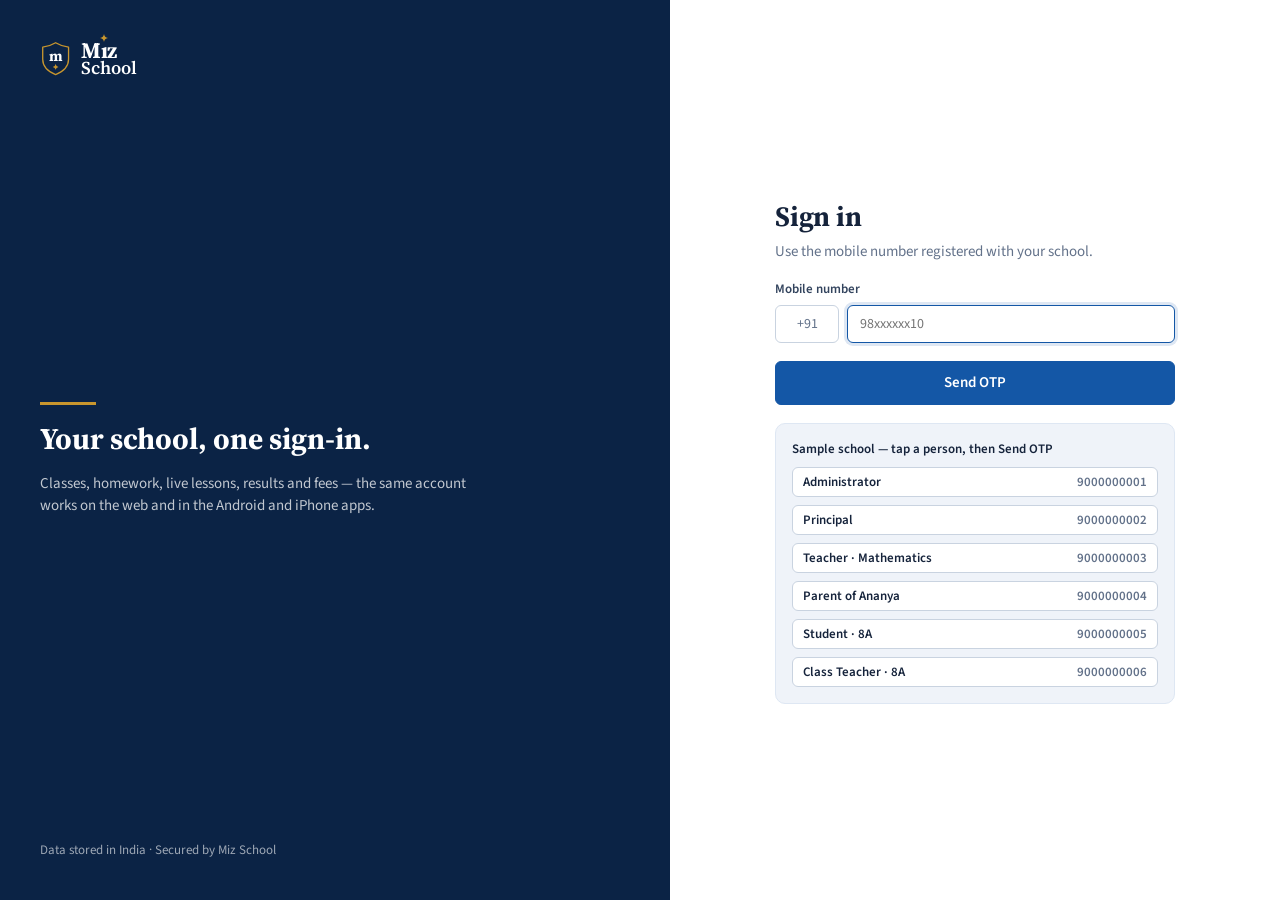
==== index.html @ 74003e4c "Add files via upload" ====
<!doctype html>
<html lang="en">
  <head>
    <meta charset="UTF-8" />
    <meta name="viewport" content="width=device-width, initial-scale=1.0" />
    <meta name="theme-color" content="#0B2345" />
    <link rel="icon" type="image/png" href="./favicon.png" />
    <link rel="apple-touch-icon" href="./app-icon.png" />
    <link rel="preconnect" href="https://fonts.googleapis.com" />
    <link href="https://fonts.googleapis.com/css2?family=Source+Sans+3:wght@400;600;700&family=Source+Serif+4:opsz,wght@8..60,600;8..60,700&display=swap" rel="stylesheet" />
    <title>Miz School</title>
  </head>
  <body>
    <div id="root"></div>
    <link rel="stylesheet" href="./main.css"><script type="module" src="./main.js"></script>
  </body>
</html>
---- main.css ----
:root{--brand:#1457a6;--brand-ink:#0b2345;--accent:#c8962e;--brand-50:color-mix(in srgb,var(--brand)7%,white);--brand-100:color-mix(in srgb,var(--brand)14%,white);--brand-600:color-mix(in srgb,var(--brand)85%,black);--bg:#f3f6fa;--surface:#fff;--surface-2:#f8fafc;--line:#dde4ed;--line-strong:#c9d3e0;--ink:#15233b;--ink-2:#33445e;--muted:#63728a;--success:#1e7b4f;--success-bg:#e6f4ec;--danger:#b42318;--danger-bg:#fdecea;--warn:#a15c00;--warn-bg:#fff4e0;--info-bg:var(--brand-50);--radius:6px;--radius-lg:8px;--shadow:0 1px 2px #1023400f;--font:"Source Sans 3",system-ui,-apple-system,"Segoe UI",Roboto,sans-serif;--serif:"Source Serif 4",Georgia,"Times New Roman",serif;--sidebar-w:248px}*{box-sizing:border-box}html,body,#root{height:100%}body{background:var(--bg);color:var(--ink);font-family:var(--font);-webkit-font-smoothing:antialiased;margin:0;font-size:15px;line-height:1.45}a{color:var(--brand);text-decoration:none}a:hover{text-decoration:underline}button{font:inherit}h1,h2,h3,h4{color:var(--ink);margin:0}h1{font-family:var(--serif);letter-spacing:-.01em;font-size:26px;font-weight:700}h2{font-size:18px;font-weight:700}h3{font-size:15px;font-weight:700}p{margin:0}.serif{font-family:var(--serif)}.muted{color:var(--muted)}.small{font-size:13px}.xs{font-size:12px}.strong{font-weight:600}.nowrap{white-space:nowrap}.tnum{font-variant-numeric:tabular-nums}.upper{text-transform:uppercase;letter-spacing:.06em;color:var(--muted);font-size:11.5px;font-weight:700}.row{display:flex;align-items: center;gap:12px}.row.wrap{flex-wrap:wrap}.row.between{justify-content:space-between}.row.top{align-items: flex-start}.stack{display:flex;flex-direction:column;gap:16px}.stack-sm{display:flex;flex-direction:column;gap:8px}.grow{flex:1;min-width:0}.grid{display:grid;gap:16px}.g-2{grid-template-columns:repeat(2,minmax(0,1fr))}.g-3{grid-template-columns:repeat(3,minmax(0,1fr))}.g-4{grid-template-columns:repeat(4,minmax(0,1fr))}.g-main{grid-template-columns:minmax(0,1.65fr)minmax(0,1fr)}@media (max-width:1100px){.g-4{grid-template-columns:repeat(2,minmax(0,1fr))}.g-main{grid-template-columns:1fr}}@media (max-width:720px){.g-2,.g-3{grid-template-columns:1fr}}@media (max-width:520px){.g-4{grid-template-columns:repeat(2,minmax(0,1fr));gap:10px}}.btn{display:inline-flex;border-radius:var(--radius);border:1px solid var(--line-strong);background:var(--surface);color:var(--ink);cursor:pointer;white-space:nowrap;justify-content:center;align-items: center;gap:8px;height:36px;padding:0 14px;font-size:14px;font-weight:600;text-decoration:none!important}.btn:hover{background:var(--surface-2);border-color:#b7c3d3}.btn-primary{background:var(--brand);border-color:var(--brand);color:#fff}.btn-primary:hover{background:var(--brand-600);border-color:var(--brand-600)}.btn-ink{background:var(--brand-ink);border-color:var(--brand-ink);color:#fff}.btn-ghost{color:var(--ink-2);background:0 0;border-color:#0000}.btn-ghost:hover{background:var(--brand-50)}.btn-success{background:var(--success);border-color:var(--success);color:#fff}.btn-danger{color:var(--danger);background:#fff;border-color:#f1b5ae}.btn-sm{height:30px;padding:0 10px;font-size:13px}.btn-lg{height:44px;padding:0 20px;font-size:15px}.btn-block{width:100%}.btn:disabled{opacity:.55;cursor:not-allowed}.icon-btn{border-radius:var(--radius);display:inline-grid;color:var(--ink-2);cursor:pointer;position:relative;background:0 0;border:1px solid #0000;place-items: center;width:36px;height:36px;padding:0}.icon-btn:hover{background:var(--brand-50)}.card{background:var(--surface);border:1px solid var(--line);border-radius:var(--radius-lg);box-shadow:var(--shadow);min-width:0}.card-h{display:flex;border-bottom:1px solid var(--line);justify-content:space-between;align-items: center;gap:12px;padding:14px 16px}.card-h h2{font-size:15.5px}.card-b{padding:16px}.card-f{border-top:1px solid var(--line);background:var(--surface-2);border-radius:0 0 var(--radius-lg)var(--radius-lg);padding:10px 16px}.stat{display:flex;flex-direction:column;gap:4px;padding:14px 16px}.stat .label{color:var(--muted);display:flex;align-items: center;gap:6px;font-size:13px;font-weight:600}.stat .value{letter-spacing:-.01em;font-variant-numeric:tabular-nums;font-size:26px;font-weight:700}.stat .foot{color:var(--muted);font-size:12.5px}.stat .ico{display:grid;background:var(--brand-50);color:var(--brand);border-radius:6px;place-items: center;width:30px;height:30px}@media (max-width:520px){.stat .value{font-size:21px}.stat{padding:12px}}.badge{display:inline-flex;white-space:nowrap;color:var(--ink-2);background:#eef2f7;border-radius:4px;align-items: center;gap:5px;height:22px;padding:0 8px;font-size:12px;font-weight:600}.badge.green{background:var(--success-bg);color:var(--success)}.badge.red{background:var(--danger-bg);color:var(--danger)}.badge.amber{background:var(--warn-bg);color:var(--warn)}.badge.blue{background:var(--brand-50);color:var(--brand)}.badge.navy{background:var(--brand-ink);color:#fff}.dot{display:inline-block;background:currentColor;border-radius:50%;width:8px;height:8px}.table-wrap{overflow-x:auto}table.table{border-collapse:collapse;width:100%;font-size:14px}.table th{text-align:left;text-transform:uppercase;letter-spacing:.04em;color:var(--muted);background:var(--surface-2);border-bottom:1px solid var(--line);white-space:nowrap;padding:9px 12px;font-size:12px;font-weight:700}.table td{vertical-align:middle;border-bottom:1px solid #edf1f6;padding:10px 12px}.table tr:last-child td{border-bottom:0}.table tbody tr:hover td{background:#fafcfe}.table .num{text-align:right;font-variant-numeric:tabular-nums}.field{display:flex;flex-direction:column;gap:6px}.field label{color:var(--ink-2);font-size:13px;font-weight:600}.input,.select,textarea.input{border:1px solid var(--line-strong);border-radius:var(--radius);color:var(--ink);font:inherit;outline:none;background:#fff;width:100%;height:38px;padding:0 12px;font-size:14px}textarea.input{resize:vertical;height:auto;min-height:84px;padding:10px 12px}.input:focus,.select:focus{border-color:var(--brand);box-shadow:0 0 0 3px var(--brand-100)}.search{position:relative}.search svg{position:absolute;color:var(--muted);top:50%;left:10px;transform:translateY(-50%)}.search .input{padding-left:34px}.tabs{display:flex;border-bottom:1px solid var(--line);overflow-x:auto;scrollbar-width:none;gap:2px}.tab{color:var(--muted);cursor:pointer;white-space:nowrap;background:0 0;border:0;border-bottom:2px solid #0000;margin-bottom:-1px;padding:10px 14px;font-size:14px;font-weight:600}.tab.active{color:var(--brand);border-bottom-color:var(--brand)}.seg{display:inline-flex;border:1px solid var(--line-strong);border-radius:var(--radius);overflow:hidden;background:#fff}.seg button{color:var(--ink-2);cursor:pointer;border:0;border-right:1px solid var(--line);background:0 0;padding:6px 12px;font-size:13px;font-weight:600}.seg button:last-child{border-right:0}.seg button.on{background:var(--brand);color:#fff}.list>*{border-bottom:1px solid #edf1f6;padding:12px 16px}.list>:last-child{border-bottom:0}.avatar{display:grid;background:var(--brand-100);color:var(--brand-ink);border-radius:50%;flex-shrink:0;place-items: center;width:36px;height:36px;font-size:13px;font-weight:700}.avatar.sm{width:28px;height:28px;font-size:11px}.avatar.lg{width:52px;height:52px;font-size:18px}.progress{overflow:hidden;background:#e7edf4;border-radius:3px;height:6px}.progress>span{display:block;background:var(--brand);border-radius:3px;height:100%}.time-col{font-variant-numeric:tabular-nums;color:var(--brand-ink);flex-shrink:0;width:58px;font-weight:700}.divider{background:var(--line);height:1px}.empty{text-align:center;color:var(--muted);padding:32px}.shell{display:flex;min-height:100vh}.sidebar{width:var(--sidebar-w);background:var(--surface);border-right:1px solid var(--line);position:sticky;overflow-y:auto;display:flex;flex-direction:column;flex-shrink:0;height:100vh;top:0}.sb-school{border-bottom:1px solid var(--line);display:flex;align-items: center;gap:10px;padding:16px 16px 14px}.sb-school .name{font-family:var(--serif);color:var(--brand-ink);font-size:15px;font-weight:700;line-height:1.2}.sb-nav{flex:1;padding:8px 10px 16px}.sb-group{margin-top:14px}.sb-group .upper{padding:0 10px 6px;font-size:11px}.sb-link{display:flex;border-radius:var(--radius);color:var(--ink-2);cursor:pointer;text-align:left;background:0 0;border:0;align-items: center;gap:10px;width:100%;padding:8px 10px;font-size:14px;font-weight:600}.sb-link:hover{background:var(--brand-50);text-decoration:none}.sb-link.active{background:var(--brand-50);color:var(--brand);box-shadow:inset 3px 0 0 var(--brand)}.sb-link svg{flex-shrink:0}.sb-foot{border-top:1px solid var(--line);color:var(--muted);padding:12px 16px;font-size:12px}.main{display:flex;flex-direction:column;flex:1;min-width:0}.topbar{background:var(--surface);border-bottom:1px solid var(--line);display:flex;position:sticky;z-index:20;align-items: center;gap:12px;height:60px;padding:0 20px;top:0}.topbar .school-title{display:none}.ay-chip{display:inline-flex;color:var(--ink-2);background:var(--surface-2);border:1px solid var(--line);border-radius:var(--radius);align-items: center;gap:6px;padding:5px 10px;font-size:13px;font-weight:600}.content{width:100%;max-width:1360px;margin:0 auto;padding:24px}.page-head{display:flex;flex-wrap:wrap;justify-content:space-between;align-items: flex-end;gap:16px;margin-bottom:20px}.page-head .sub{color:var(--muted);margin-top:4px}.crumbs{color:var(--muted);margin-bottom:6px;font-size:13px}.brand-strip{background:linear-gradient(90deg,var(--brand-ink)0 70%,var(--accent)70% 100%);height:4px}.demo-bar{background:var(--brand-ink);color:#dfe8f5;display:flex;justify-content:space-between;align-items: center;gap:12px;padding:6px 20px;font-size:13px}.demo-bar a,.demo-bar button{color:#fff;font-weight:600}.demo-bar select{color:#fff;font:inherit;background:0 0;border:1px solid #ffffff4d;border-radius:4px;padding:2px 6px;font-size:13px}.demo-bar select option{color:var(--ink)}.notif-dot{position:absolute;background:#d92d20;border:2px solid #fff;border-radius:50%;width:8px;height:8px;top:7px;right:7px}.menu{position:absolute;border:1px solid var(--line);border-radius:var(--radius-lg);z-index:50;background:#fff;min-width:300px;top:calc(100% + 6px);right:0;box-shadow:0 8px 24px #1023401f}.bottom-nav,.drawer-backdrop{display:none}@media (max-width:960px){.sidebar{position:fixed;z-index:60;transition:transform .2s;top:0;left:0;transform:translate(-100%);box-shadow:0 0 40px #0003}.sidebar.open{transform:none}.drawer-backdrop.open{display:block;position:fixed;z-index:55;background:#0b234559;inset:0}.topbar{padding:0 12px}.topbar .school-title{display:flex}.topbar .hide-m{display:none}.content{padding:16px 16px 88px}h1{font-size:22px}.bottom-nav{display:flex;position:fixed;border-top:1px solid var(--line);z-index:40;padding-bottom:env(safe-area-inset-bottom);background:#fff;bottom:0;left:0;right:0}.bottom-nav button{display:flex;color:var(--muted);cursor:pointer;background:0 0;border:0;flex-direction:column;flex:1;align-items: center;gap:3px;padding:8px 2px 7px;font-size:11px;font-weight:600}.bottom-nav button.active{color:var(--brand)}.demo-bar{padding:6px 12px}.demo-bar .hide-m{display:none}}@media (min-width:961px){.only-m{display:none!important}}.modal-back{position:fixed;z-index:80;display:grid;background:#0b234566;place-items: center;padding:16px;inset:0}.modal{border-radius:var(--radius-lg);overflow:auto;background:#fff;width:100%;max-width:520px;max-height:90vh;box-shadow:0 20px 50px #00000040}.toast{position:fixed;background:var(--brand-ink);color:#fff;border-radius:var(--radius);z-index:90;display:flex;align-items: center;gap:8px;padding:10px 16px;font-size:14px;font-weight:600;bottom:24px;left:50%;transform:translate(-50%);box-shadow:0 8px 24px #0003}@media (max-width:960px){.toast{bottom:80px}}.att-row{display:flex;border-bottom:1px solid #edf1f6;align-items: center;gap:12px;padding:9px 16px}.att-btns{display:flex;gap:4px}.att-btns button{border:1px solid var(--line-strong);cursor:pointer;color:var(--muted);background:#fff;border-radius:5px;width:34px;height:30px;font-size:12.5px;font-weight:700}.att-btns button.P.on{background:var(--success);border-color:var(--success);color:#fff}.att-btns button.A.on{background:var(--danger);border-color:var(--danger);color:#fff}.att-btns button.L.on{color:#fff;background:#d98a00;border-color:#d98a00}.att-btns button.V.on{background:var(--brand);border-color:var(--brand);color:#fff}.cal{display:grid;grid-template-columns:repeat(7,1fr);gap:4px}.cal .d{aspect-ratio:1.3;display:grid;color:var(--muted);background:#f1f4f8;border-radius:5px;place-items: center;font-size:12.5px;font-weight:600}.cal .d.present{background:var(--success-bg);color:var(--success)}.cal .d.absent{background:var(--danger-bg);color:var(--danger)}.cal .d.late,.cal .d.leave{background:var(--warn-bg);color:var(--warn)}.cal .h{color:var(--muted);text-align:center;padding-bottom:2px;font-size:11px;font-weight:700}.tt{border-collapse:separate;border-spacing:4px;width:100%;min-width:760px}.tt th{color:var(--muted);text-align:left;padding:4px 6px;font-size:12px;font-weight:700}.tt td{background:var(--brand-50);vertical-align:top;border-left:3px solid var(--brand);border-radius:5px;padding:8px;font-size:13px}.tt td.break{background:0 0;border:0}.tt td.empty-slot{background:#f4f6f9;border-left-color:#dfe5ec}.tt td.now{background:var(--brand);color:#fff}.tt td.now .muted{color:#dbe7f7}.bars{display:flex;align-items: flex-end;gap:6px;height:140px;padding-top:8px}.bars .b{display:flex;flex-direction:column;flex:1;justify-content:flex-end;align-items: center;gap:6px;min-width:0;height:100%}.bars .b span.col{background:var(--brand);border-radius:3px 3px 0 0;width:100%;max-width:34px}.bars .b span.col.muted-col{background:var(--brand-100)}.bars .b small{color:var(--muted);font-size:11px;font-weight:600}.rooms{display:grid;grid-template-columns:repeat(auto-fill,minmax(92px,1fr));gap:8px}.room{border:1px solid var(--line);cursor:pointer;text-align:left;background:#fff;border-radius:6px;padding:8px;font-size:12.5px}.room .beds{display:flex;gap:3px;margin-top:6px}.room .beds i{background:#e3e9f1;border-radius:2px;width:12px;height:12px}.room .beds i.on{background:var(--brand)}.room.full{border-color:var(--brand-100);background:var(--brand-50)}.room.maint{background:var(--warn-bg);border-color:#f3d39a}.stops{position:relative;padding-left:26px}.stops:before{content:"";position:absolute;background:var(--line-strong);width:2px;top:8px;bottom:8px;left:9px}.stop{position:relative;padding:8px 0}.stop:before{content:"";position:absolute;border:2px solid var(--line-strong);background:#fff;border-radius:50%;width:12px;height:12px;top:13px;left:-22px}.stop.done:before{background:var(--success);border-color:var(--success)}.stop.current:before{background:var(--brand);border-color:var(--brand);box-shadow:0 0 0 4px var(--brand-100)}.qr-frame{aspect-ratio:1;position:relative;overflow:hidden;display:grid;background:#0f1a2c;border-radius:10px;place-items: center;max-width:320px;margin:0 auto}.qr-frame .corner{position:absolute;border:4px solid #fff;width:38px;height:38px}.qr-frame .scanline{position:absolute;animation:scan 2.2s ease-in-out infinite alternate;background:#4ade80;height:2px;left:12%;right:12%;box-shadow:0 0 12px #4ade80}@keyframes scan{0%{top:18%}to{top:80%}}.pub-nav{display:flex;border-bottom:1px solid var(--line);position:sticky;z-index:30;background:#fff;align-items: center;gap:28px;height:68px;padding:0 max(20px,50vw - 600px);top:0}.pub-nav .links{display:flex;gap:22px;font-size:14.5px;font-weight:600}.pub-nav .links a{color:var(--ink-2)}.pw{max-width:1200px;margin:0 auto;padding:0 20px}.hero{border-bottom:1px solid var(--line);background:#fff}.hero-in{display:grid;grid-template-columns:1fr 1.15fr;align-items: center;gap:48px;padding-top:64px;padding-bottom:56px}.hero h1{color:var(--brand-ink);font-size:44px;line-height:1.1}.eyebrow{display:inline-flex;color:var(--brand);background:var(--brand-50);border:1px solid var(--brand-100);border-radius:4px;align-items: center;gap:8px;padding:4px 10px;font-size:13px;font-weight:700}.section{padding:64px 0}.section h2.title{font-family:var(--serif);color:var(--brand-ink);font-size:30px}.feature{padding:20px}.feature .ico{display:grid;background:var(--brand-50);color:var(--brand);border-radius:6px;place-items: center;width:38px;height:38px;margin-bottom:12px}.footer{background:var(--brand-ink);color:#b9c7db;padding:40px 0;font-size:14px}.footer a{color:#fff}@media (max-width:960px){.pub-nav .links{display:none}.hero-in{grid-template-columns:1fr;gap:28px;padding-top:36px;padding-bottom:36px}.pub-nav{gap:12px}.pub-nav .btn-ghost{display:none}.hero h1{font-size:32px}.section{padding:40px 0}.section h2.title{font-size:24px}}.role-card{display:flex;border:1px solid var(--line);border-radius:var(--radius-lg);cursor:pointer;text-align:left;background:#fff;align-items: flex-start;gap:12px;width:100%;padding:14px}.role-card:hover{border-color:var(--brand);box-shadow:0 0 0 3px var(--brand-50)}.role-card .ico{display:grid;background:var(--brand-50);color:var(--brand);border-radius:6px;flex-shrink:0;place-items: center;width:38px;height:38px}.school-pick{border:1px solid var(--line);border-radius:var(--radius-lg);cursor:pointer;text-align:left;display:flex;background:#fff;align-items: center;gap:14px;width:100%;padding:16px}.school-pick.on{border-color:var(--brand);box-shadow:0 0 0 3px var(--brand-100)}.login{display:grid;grid-template-columns:1.1fr 1fr;background:#fff;min-height:100vh}.login-art{background:var(--brand-ink);color:#fff;position:relative;overflow:hidden;display:flex;flex-direction:column;justify-content:space-between;padding:40px}.login-form{display:flex;justify-content:center;align-items: center;padding:32px 20px}.login-form .box{width:100%;max-width:400px}@media (max-width:900px){.login{grid-template-columns:1fr}.login-art{min-height:230px;padding:24px 20px}.login-art .campus{opacity:.35}}.report{border:1px solid var(--line-strong);border-radius:var(--radius-lg);background:#fff}.report-head{display:flex;border-bottom:2px solid var(--brand-ink);align-items: center;gap:16px;padding:18px 20px}@media print{.sidebar,.topbar,.bottom-nav,.demo-bar,.no-print{display:none!important}.content{padding:0}}.spin{animation:spin 1s linear infinite}@keyframes spin{to{transform:rotate(360deg)}}.bars .b small{white-space:nowrap;overflow:hidden;text-overflow:clip;max-width:100%}@media (max-width:520px){.bars{gap:3px}.bars .b small{font-size:9.5px}}:root{--shadow:0 1px 2px #1023400d,0 2px 8px #1023400a;--radius-lg:10px}body{background:#f2f5f9}.icon-tile{display:inline-grid;border-radius:9px;flex-shrink:0;place-items: center}.card{transition:box-shadow .15s,border-color .15s}.card-h h2{font-size:15px}.stat{position:relative;overflow:hidden;gap:10px;padding:16px}.stat:after{content:"";position:absolute;background:var(--tone,var(--brand));opacity:.85;height:3px;bottom:0;left:0;right:0}.stat .label{display:block;text-transform:uppercase;letter-spacing:.04em;color:var(--muted);font-size:12.5px}.stat .value{display:block;color:var(--ink);margin-top:2px;font-size:26px;line-height:1.15}.stat .foot{padding-top:2px}.welcome{position:relative;overflow:hidden;background:var(--brand-ink);color:#fff;border-radius:12px;margin-bottom:20px;box-shadow:0 6px 20px #0b23452e}.welcome:before{content:"";position:absolute;background:radial-gradient(circle at 85% -20%,color-mix(in srgb,var(--brand)70%,transparent)0,transparent 55%);inset:0}.welcome-art{opacity:.9;pointer-events:none;max-width:55%;bottom:0;right:-10px;position:absolute!important;width:460px!important}.welcome-in{position:relative;display:flex;flex-wrap:wrap;align-items: center;gap:18px;padding:24px 26px}.welcome h1{color:#fff;margin-top:4px;font-size:28px}.welcome-date{color:#ffffffbf;display:flex;align-items: center;gap:6px;font-size:13px}.welcome-sub{color:#ffffffd1;margin-top:4px}.welcome-crest{display:grid;background:#ffffff1a;border:1px solid #ffffff2e;border-radius:12px;flex-shrink:0;place-items: center;width:70px;height:76px}.welcome-chip{display:inline-flex;color:#fff;background:#ffffff1f;border:1px solid #ffffff2e;border-radius:999px;align-items: center;gap:6px;padding:4px 10px;font-size:12.5px;font-weight:600}.welcome-stripe{position:relative;background:linear-gradient(90deg,var(--accent)0 28%,var(--brand)28% 100%);height:4px}.welcome .btn{color:#fff;background:#ffffff1f;border-color:#ffffff40}.welcome .btn:hover{background:#fff3}.welcome .btn-primary{color:var(--brand-ink);background:#fff;border-color:#fff}.welcome .btn-primary:hover{background:#eef3fa}.welcome-actions{position:relative;margin-left:auto}@media (max-width:720px){.welcome-in{gap:12px;padding:18px}.welcome h1{font-size:22px}.welcome-crest{width:54px;height:58px}.welcome-art{opacity:.5;max-width:80%}.welcome-actions{width:100%;margin-left:0}}.qa-grid{display:grid;grid-template-columns:repeat(auto-fill,minmax(118px,1fr));gap:10px}.qa{display:flex;border:1px solid var(--line);cursor:pointer;color:var(--ink-2);text-align:center;background:#fff;border-radius:10px;flex-direction:column;align-items: center;gap:8px;padding:14px 8px;transition:all .15s;font-size:13px;font-weight:600}.qa:hover{border-color:var(--brand);color:var(--brand);transform:translateY(-1px);box-shadow:0 4px 12px #10234014}.date-box{overflow:hidden;border:1px solid var(--line);text-align:center;background:#fff;border-radius:8px;flex-shrink:0;width:46px}.date-box .m{display:block;background:var(--brand);color:#fff;text-transform:uppercase;padding:2px 0;font-size:10.5px;font-weight:700}.date-box .d{display:block;color:var(--brand-ink);padding:3px 0;font-size:17px;font-weight:700}.sb-ico{display:inline-grid;border-radius:7px;flex-shrink:0;place-items: center;width:28px;height:28px}.sb-link{padding:6px 8px}.sb-link.active{background:var(--brand);color:#fff;box-shadow:0 3px 10px color-mix(in srgb,var(--brand)35%,transparent)}.sb-link.active .sb-ico{color:#fff!important;background:#ffffff2e!important}.sb-school{background:linear-gradient(180deg,var(--brand-50),#fff)}.page-head h1{line-height:1.15}.tt td{border-radius:7px}.list>.row:hover{background:#fafcff}.role-card .ico,.feature .ico{border-radius:10px}.badge.violet{color:#6a3fc2;background:#efeafc}.badge.teal{color:#0f7a74;background:#e1f4f3}.badge.indigo{color:#3a45b8;background:#e9ebfb}.badge.rose{color:#b3245f;background:#fce8f0}.ellipsis{display:block;white-space:nowrap;overflow:hidden;text-overflow:ellipsis}.kanban{display:grid;grid-template-columns:repeat(5,minmax(210px,1fr));overflow-x:auto;gap:12px;padding-bottom:6px}.kan-col{background:#eef2f7;border-radius:10px;min-height:200px;padding:8px}.kan-head{display:flex;border-top:3px solid;border-radius:6px 6px 0 0;justify-content:space-between;align-items: center;padding:6px 6px 10px}.kan-card{border:1px solid var(--line);cursor:pointer;box-shadow:var(--shadow);background:#fff;border-radius:8px;margin-bottom:8px;padding:10px}.kan-card:hover{border-color:var(--brand)}.chan{display:inline-flex;border:1px solid var(--line-strong);cursor:pointer;background:#fff;border-radius:8px;align-items: center;gap:6px;padding:7px 12px;font-size:13.5px;font-weight:600}.chan[data-on=true]{border-color:var(--brand);background:var(--brand-50);color:var(--brand)}.chan input{accent-color:var(--brand)}.switch{position:relative;flex-shrink:0;width:40px;height:22px}.switch input{opacity:0;width:0;height:0}.switch span{position:absolute;cursor:pointer;background:#cfd8e3;border-radius:22px;transition:all .2s;inset:0}.switch span:before{content:"";position:absolute;background:#fff;border-radius:50%;width:16px;height:16px;transition:all .2s;top:3px;left:3px}.switch input:checked+span{background:var(--success)}.switch input:checked+span:before{transform:translate(18px)}.wa{overflow:hidden;border:1px solid var(--line);border-radius:12px}.wa-head{color:#fff;display:flex;background:#075e54;align-items: center;gap:10px;padding:10px 12px}.wa-body{background:#e5ddd5;min-height:200px;padding:16px 12px}.wa-msg{white-space:pre-wrap;background:#fff;border-radius:0 8px 8px;max-width:90%;padding:8px 10px;font-size:13.5px;box-shadow:0 1px 1px #0000001a}.wa-time{text-align:right;color:#53bdeb;margin-top:4px;font-size:10.5px}.chat{display:grid;grid-template-columns:300px 1fr;overflow:hidden;height:calc(100vh - 230px);min-height:460px}.chat-list{border-right:1px solid var(--line);overflow-y:auto}.chat-item{display:flex;text-align:left;cursor:pointer;background:0 0;border:0;border-bottom:1px solid #edf1f6;align-items: center;gap:10px;width:100%;padding:12px 14px}.chat-item.on,.chat-item:hover{background:var(--brand-50)}.chat-pane{display:flex;flex-direction:column;min-width:0}.chat-top{border-bottom:1px solid var(--line);padding:12px 16px}.chat-body{overflow-y:auto;display:flex;background:#f7f9fc;flex-direction:column;flex:1;gap:8px;padding:16px}.bubble{border:1px solid var(--line);background:#fff;border-radius:12px 12px 12px 2px;align-self: flex-start;max-width:70%;padding:8px 12px;font-size:14px}.bubble.me{background:var(--brand);color:#fff;border-color:var(--brand);border-radius:12px 12px 2px;align-self: flex-end}.bubble span{display:block;opacity:.7;text-align:right;margin-top:3px;font-size:10.5px}.chat-input{display:flex;border-top:1px solid var(--line);gap:8px;padding:10px}@media (max-width:760px){.chat{grid-template-columns:1fr;height:auto}.chat-list{border-right:0;border-bottom:1px solid var(--line);max-height:200px}.chat-body{min-height:320px}}.slot[data-state=booked]{background:var(--surface-2)}.slot[data-state=mine]{border-color:var(--success);background:var(--success-bg)}.bigcal{display:grid;grid-template-columns:repeat(7,1fr)}.bc-h{color:var(--muted);text-align:center;border-bottom:1px solid var(--line);padding:8px;font-size:12px;font-weight:700}.bc-d{display:flex;border-bottom:1px solid #edf1f6;border-right:1px solid #edf1f6;flex-direction:column;gap:3px;min-height:96px;padding:6px}.bc-d .n{color:var(--ink-2);font-size:12.5px;font-weight:700}.bc-d.today .n{background:var(--brand);color:#fff;display:grid;border-radius:999px;place-items: center;width:24px;height:24px}.bc-d.empty{background:#fafbfd}.bc-ev{white-space:nowrap;overflow:hidden;text-overflow:ellipsis;border-radius:4px;padding:2px 5px;font-size:11px;font-weight:600}@media (max-width:720px){.bc-d{min-height:58px}.bc-ev{height:6px;padding:0;font-size:0}}.opt{display:flex;border:1px solid var(--line-strong);cursor:pointer;text-align:left;background:#fff;border-radius:10px;align-items: center;gap:12px;width:100%;padding:12px 14px;font-size:15px}.opt:hover{border-color:var(--brand)}.opt.on{border-color:var(--brand);background:var(--brand-50);box-shadow:0 0 0 3px var(--brand-100)}.opt-k{display:grid;background:#eef2f7;border-radius:50%;place-items: center;width:28px;height:28px;font-size:13px;font-weight:700}.opt.on .opt-k{background:var(--brand);color:#fff}.qdot{border:1px solid var(--line-strong);cursor:pointer;background:#fff;border-radius:8px;width:32px;height:32px;font-weight:700}.qdot.done{background:var(--success-bg);color:var(--success);border-color:#a6d9bc}.qdot.cur{background:var(--brand);color:#fff;border-color:var(--brand)}.otp{text-align:center;letter-spacing:14px;width:200px;height:60px;font-size:30px;font-weight:700}.cert{border:6px double var(--brand-ink);background:#fffdf8}.idgrid{display:grid;grid-template-columns:repeat(auto-fill,minmax(210px,1fr));gap:14px}.idcard{overflow:hidden;border:1px solid var(--line);background:#fff;border-radius:12px;box-shadow:0 6px 16px #10234014}.id-top{display:flex;background:var(--brand-ink);color:#fff;border-bottom:3px solid var(--accent);align-items: center;gap:8px;padding:10px 12px}.id-mid{text-align:center;padding:14px 10px 8px}.id-bot{display:flex;justify-content:space-between;align-items: center;gap:8px;padding:8px 12px 12px;line-height:1.5}.busmap{position:relative;overflow:hidden;background:#eef3ea;border-radius:10px}.busmap svg{display:block;width:100%;height:auto}.bus-pin{transition:transform 1.2s linear}.hero-pro{background:linear-gradient(180deg,#fff 0%,var(--brand-50)100%)}.stat-band{display:grid;grid-template-columns:repeat(4,1fr);border:1px solid var(--line);position:relative;z-index:2;background:#fff;border-radius:12px;gap:0;margin-bottom:-36px;box-shadow:0 8px 24px #1023400f}.stat-band>div{border-right:1px solid var(--line);padding:18px 22px}.stat-band>div:last-child{border-right:0}.stat-band .n{font-family:var(--serif);color:var(--brand-ink);font-size:28px;font-weight:700}.stat-band .l{color:var(--muted);font-size:13px;font-weight:600}.hero-pro+.section{padding-top:88px}.stage-row{display:grid;grid-template-columns:repeat(5,1fr);gap:12px}.stage-card{position:relative}.app-sec{display:grid;grid-template-columns:1.2fr 1fr;align-items: center;gap:48px}.phone{position:relative;background:#0d1626;border-radius:36px;width:300px;margin:0 auto;padding:12px;box-shadow:0 30px 60px #0b234540}.phone-notch{position:absolute;z-index:2;background:#0d1626;border-radius:0 0 14px 14px;width:110px;height:22px;top:12px;left:50%;transform:translate(-50%)}.phone>.phone-top,.phone>.phone-body,.phone>.phone-nav{background:#f3f6fa}.phone-top{display:flex;border-bottom:1px solid var(--line);color:var(--brand-ink);border-radius:26px 26px 0 0;align-items: center;gap:8px;padding:30px 14px 10px;background:#fff!important}.phone-body{min-height:380px;padding:12px}.ph-alert{display:flex;background:var(--success-bg);color:var(--success);border-radius:10px;align-items: center;gap:8px;margin-bottom:10px;padding:8px 10px;font-size:12.5px;font-weight:600}.ph-grid{display:grid;grid-template-columns:1fr 1fr;gap:8px;margin-bottom:10px}.ph-tile{border:1px solid var(--line);display:flex;color:var(--brand);background:#fff;border-radius:10px;flex-direction:column;gap:1px;padding:8px 10px}.ph-tile strong{color:var(--ink);font-size:16px}.ph-tile span{color:var(--muted);font-size:11px}.ph-card{border:1px solid var(--line);background:#fff;border-radius:10px;margin-bottom:8px;padding:9px 10px}.ph-btn{display:inline-block;background:var(--brand);color:#fff;border-radius:6px;margin-top:6px;padding:4px 10px;font-size:11.5px;font-weight:700}.phone-nav{display:flex;border-top:1px solid var(--line);color:var(--muted);border-radius:0 0 26px 26px;justify-content:space-around;padding:12px 8px 16px;background:#fff!important}.phone-nav svg:first-child{color:var(--brand)}.faq-q{display:flex;cursor:pointer;text-align:left;color:var(--ink);background:#fff;border:0;justify-content:space-between;align-items: center;gap:12px;width:100%;padding:16px 20px;font-size:15.5px;font-weight:700}.faq-q:hover{background:var(--surface-2)}.faq-a{color:var(--ink-2);padding:0 20px 18px}@media (max-width:1100px){.stage-row{grid-template-columns:repeat(3,1fr)}}@media (max-width:860px){.stat-band{grid-template-columns:repeat(2,1fr);margin-bottom:-24px}.stat-band>div:nth-child(2){border-right:0}.stat-band>div:nth-child(-n+2){border-bottom:1px solid var(--line)}.stat-band .n{font-size:22px}.app-sec{grid-template-columns:1fr;gap:28px}.stage-row{grid-template-columns:1fr 1fr}}@media (max-width:520px){.stage-row,.section .g-4{grid-template-columns:1fr}}.hero-dark{position:relative;overflow:hidden;color:#fff;background:radial-gradient(900px 420px at 85% 10%,#3b82f659,#0000 60%),radial-gradient(700px 380px at 5% 100%,#d99a1e38,#0000 60%),linear-gradient(160deg,#0b1f45 0%,#0f2d66 55%,#123a82 100%);border-bottom:0}.hero-dark:before{content:"";position:absolute;mask-image:linear-gradient(#000 0%,#0000 85%);pointer-events:none;background-image:linear-gradient(#ffffff0d 1px,#0000 1px),linear-gradient(90deg,#ffffff0d 1px,#0000 1px);background-size:44px 44px;inset:0}.hero-dark>*{position:relative}.hero-dark h1{color:#fff}.hero-dark .hl{background:linear-gradient(90deg,#fbbf24,#f59e0b);color:#0000;-webkit-background-clip:text;background-clip:text}.hero-lead{color:#c7d6f0;max-width:560px;font-size:18px}.hero-ticks{color:#dbe7fb}.eyebrow-dark{display:inline-flex;color:#fff;background:#ffffff1a;border:1px solid #fff3;border-radius:999px;align-self: flex-start;align-items: center;gap:8px;padding:5px 12px;font-size:13px;font-weight:700}.live-dot{background:#34d399;border-radius:50%;width:8px;height:8px;box-shadow:0 0 0 4px #34d39940}.btn-gold{color:#1b1300;background:linear-gradient(#fbbf24,#f59e0b);border-color:#f59e0b;box-shadow:0 8px 20px #f59e0b59}.btn-gold:hover{background:#f59e0b;border-color:#d97706}.btn-glass{color:#fff;background:#ffffff14;border-color:#ffffff4d}.btn-glass:hover{background:#ffffff29;border-color:#ffffff73}.hero-dark .card{border-color:#fff3;box-shadow:0 30px 70px #00000059}.hero-dark .stat-band{border-color:#0000;box-shadow:0 18px 40px #0b1f4540}.hero-dark .stat-band>div{padding:20px 22px}.kicker{display:inline-flex;letter-spacing:.08em;text-transform:uppercase;color:var(--brand);background:var(--brand-50);border:1px solid var(--brand-100);border-radius:999px;align-items: center;gap:6px;padding:4px 10px;font-size:12px;font-weight:800}.tone-card{border-top:4px solid var(--t);background:linear-gradient(180deg,var(--tb)0%,#fff 55%)}.tone-hover{transition:transform .15s,box-shadow .15s,border-color .15s}.tone-hover:hover{border-color:var(--t);background:linear-gradient(180deg,var(--tb)0%,#fff 70%);transform:translateY(-3px);box-shadow:0 12px 28px #1023401a}.section h2.title{font-size:32px}.cta-band{color:#fff;background:radial-gradient(600px 240px at 90% 0%,#fbbf2440,#0000 60%),linear-gradient(120deg,#0b1f45,#1d4ed8)!important;border:0!important;padding:32px 36px!important;box-shadow:0 20px 50px #1d4ed840!important}.pub-nav{backdrop-filter:saturate(1.4)blur(8px);background:#ffffffeb}.footer{background:linear-gradient(#0b1f45,#081734)}@media (max-width:960px){.section h2.title{font-size:24px}}.hero-dark .card{color:var(--ink)}.hero-dark .stat-band{margin-bottom:0}.hero-dark>.pw:last-child{padding-bottom:44px}.hero-dark+.section{padding-top:64px}.kicker{align-self: flex-start;width:-moz-fit-content;width:fit-content}.stat{background:linear-gradient(180deg,color-mix(in srgb,var(--tone,var(--brand))9%,white)0%,#fff 62%)}.demo-bar{background:linear-gradient(90deg,var(--brand-ink),color-mix(in srgb,var(--brand)70%,var(--brand-ink)))}.sb-school{background:linear-gradient(135deg,var(--brand-ink),color-mix(in srgb,var(--brand)75%,var(--brand-ink)));border-bottom:3px solid var(--accent)}.sb-school .name{color:#fff}.sb-school .xs.muted{color:#ffffffb8}.sb-school .row span[style]{color:#fff!important}.page-head h1{color:var(--brand-ink)}.card-h{background:linear-gradient(#fbfcfe,#fff)}.btn-primary{background:linear-gradient(180deg,color-mix(in srgb,var(--brand)88%,white),var(--brand))}.hero-dark{background:#0b2345}.hero-dark:before{display:none}.hero-dark .hl{color:#f5b83d;background:0 0;-webkit-background-clip:initial;background-clip:initial}.live-dot{box-shadow:none}.btn-gold{box-shadow:none;background:#f5b83d;border-color:#f5b83d}.btn-gold:hover{background:#e9a825;border-color:#e9a825}.hero-dark .card{box-shadow:0 12px 28px #00000040}.tone-card{background:#fff}.tone-hover:hover{background:#fff;transform:none}.cta-band{box-shadow:none!important;background:#0b2345!important;border-left:6px solid #f5b83d!important}.footer{background:#0b2345}.stat{background:#fff}.demo-bar,.sb-school{background:var(--brand-ink)}.btn-primary{background:var(--brand)}.card-h{background:#fff}.pub-nav{backdrop-filter:none;background:#fff}.eyebrow-dark{color:#f5c56b;letter-spacing:.08em;text-transform:uppercase;background:0 0;border:0;border-radius:0;padding:0;font-size:13px;font-weight:700}.hero-photo{position:relative;background-color:#0b2345;background-position:50% 30%;background-repeat:no-repeat;background-size:cover}.hero-photo:after{content:"";position:absolute;pointer-events:none;background:linear-gradient(90deg,#081a36f5 0%,#081a36db 45%,#081a368c 100%);inset:0}.hero-photo>*{position:relative;z-index:1}.day-grid{display:grid;grid-template-columns:repeat(3,1fr);gap:20px}.day-card{border:1px solid var(--line);overflow:hidden;background:#fff;border-radius:14px;margin:0}.day-img{position:relative;aspect-ratio:16/10;background:#dfe6f0}.day-img img{object-fit:cover;display:block;width:100%;height:100%}.day-time{position:absolute;color:#fff;background:#0b2345;border-radius:6px;padding:4px 10px;font-size:12.5px;font-weight:700;bottom:12px;left:12px}.day-card figcaption{padding:16px 18px 18px}@media (max-width:900px){.day-grid{grid-template-columns:1fr}.hero-photo:after{background:#081a36e6}}.alloc-table td.alloc-cell{padding:4px}.alloc-btn{text-align:left;border:1px solid var(--line);cursor:pointer;font:inherit;color:var(--ink);background:#fff;border-radius:6px;width:100%;min-width:96px;padding:5px 7px;font-size:12.5px;line-height:1.35}.alloc-btn:hover{border-color:var(--brand);background:var(--brand-50)}.alloc-btn.warn{border-color:var(--warn);background:var(--warn-bg)}.alloc-btn.err{border-color:var(--danger);background:var(--danger-bg)}.alloc-btn.changed{box-shadow:inset 3px 0 0 var(--brand)}.alloc-line{display:block;white-space:nowrap}.alloc-line b{color:var(--brand)}th.center,td.center{text-align:center}.chip-btn{border:1px solid var(--line);font:inherit;color:var(--ink-2);cursor:pointer;background:#fff;border-radius:4px;height:26px;padding:0 9px;font-size:12px;font-weight:600}.chip-btn.on.green{background:var(--success-bg);color:var(--success);border-color:var(--success)}.chip-btn.on.amber{background:var(--warn-bg);color:var(--warn);border-color:var(--warn)}.chip-btn.on.red{background:var(--danger-bg);color:var(--danger);border-color:var(--danger)}.chip-btn.on.blue{background:var(--brand-50);color:var(--brand);border-color:var(--brand)}.chip-btn.on.violet{color:#6a3fc2;background:#efeafc;border-color:#6a3fc2}.att-strip{display:flex;gap:2px}.att-dot{background:#e5e9f0;border-radius:2px;width:8px;height:16px}.att-dot.green{background:#3aa76d}.att-dot.amber{background:#e0a030}.att-dot.red{background:#d9534f}.att-dot.blue{background:#5b8def}.att-dot.violet{background:#8a63d2}.sub-tag{display:inline-block;color:#6a3fc2;margin-top:2px;font-size:11px;font-weight:700}@media (max-width:900px){.alloc-side{grid-template-columns:1fr!important}}.viewonly-bar{display:flex;background:var(--brand-50);color:var(--brand-ink);border:1px solid #d5e2f5;border-radius:6px;align-items: center;gap:8px;margin:0 0 14px;padding:8px 12px;font-size:13px;font-weight:600}.view-only .btn-primary,.view-only .chip-btn,.view-only .alloc-btn{opacity:.5;cursor:not-allowed}.acc-cell{border:1px solid var(--line);font:inherit;cursor:pointer;color:#9aa6b8;background:#fff;border-radius:4px;min-width:58px;height:26px;font-size:11.5px;font-weight:700}.acc-cell.view{background:var(--brand-50);color:var(--brand);border-color:#c9d9f2}.acc-cell.edit{background:var(--success-bg);color:var(--success);border-color:#b7dfc8}.acc-cell:disabled{cursor:not-allowed;opacity:.8}.doc-sheet{position:relative;border:1px solid var(--line-strong);color:#14213d;overflow:hidden;background:#fff;border-radius:8px;padding:22px 24px}.cert-sheet{border:6px double var(--brand-ink);background:#fffdf8;padding:26px 30px}.doc-head{display:flex;border-bottom:2px solid var(--brand-ink);align-items: center;gap:14px;padding-bottom:12px}.doc-school{color:var(--brand-ink);font-family:"Source Serif 4",Georgia,serif;font-size:20px;font-weight:700;line-height:1.2}.doc-kind{text-align:right;letter-spacing:.06em;color:var(--brand);font-size:13px;font-weight:800}.doc-grid{display:grid;grid-template-columns:repeat(2,minmax(0,1fr));gap:6px 18px;margin-top:14px;font-size:13px}.doc-grid>div{display:flex;border-bottom:1px dotted #d4dbe6;justify-content:space-between;gap:10px;padding-bottom:4px}.doc-grid span{color:#5b6b82}.doc-table{border-collapse:collapse;width:100%;margin-top:14px;font-size:13px}.doc-table th,.doc-table td{text-align:left;vertical-align:top;border:1px solid #cfd8e5;padding:6px 9px}.doc-table th{background:#eef3fa;font-size:12px}.doc-table .num{text-align:right;font-variant-numeric:tabular-nums}.doc-table.tc td{padding:5px 8px;font-size:12.5px}.doc-words{background:#f6f8fb;border-radius:4px;margin-top:8px;padding:7px 10px;font-size:13px}.doc-foot{display:flex;flex-wrap:wrap;justify-content:space-between;align-items: flex-end;gap:16px;margin-top:22px}.doc-qr{display:grid;border:1px solid #cfd8e5;border-radius:4px;place-items: center;width:64px;height:64px}.doc-sign{text-align:center;color:#5b6b82;min-width:150px;font-size:12px}.doc-sign .line{border-top:1px solid #8a97ab;margin:4px 0}.doc-terms{color:#6b7a90;border-top:1px solid #e3e8ef;margin-top:14px;padding-top:8px;font-size:11px}.doc-title{text-align:center;text-decoration:underline;color:var(--brand-ink);margin:18px 0 14px;font-family:"Source Serif 4",Georgia,serif;font-size:22px;font-weight:700}.doc-body p{font-size:15px;line-height:1.95}.doc-dup{position:absolute;color:#b4231817;letter-spacing:.1em;pointer-events:none;font-size:64px;font-weight:800;top:40%;left:50%;transform:translate(-50%,-50%)rotate(-24deg)}@media (max-width:560px){.doc-grid{grid-template-columns:1fr}.doc-sheet{padding:16px}}@media print{body *{visibility:hidden!important}.print-area,.print-area *{visibility:visible!important}.print-area{border-radius:0;width:100%;top:0;left:0;position:absolute!important}.modal-back{background:0 0!important}}@media (max-width:900px){.live-body{grid-template-columns:1fr!important}.live-side{border-top:1px solid #ffffff14;max-height:320px;border-left:0!important}}.live-room .btn{height:38px}.card.tone-hover:hover{border-color:var(--brand-100);box-shadow:0 4px 14px #10234014}.crumbs a{color:var(--brand)}
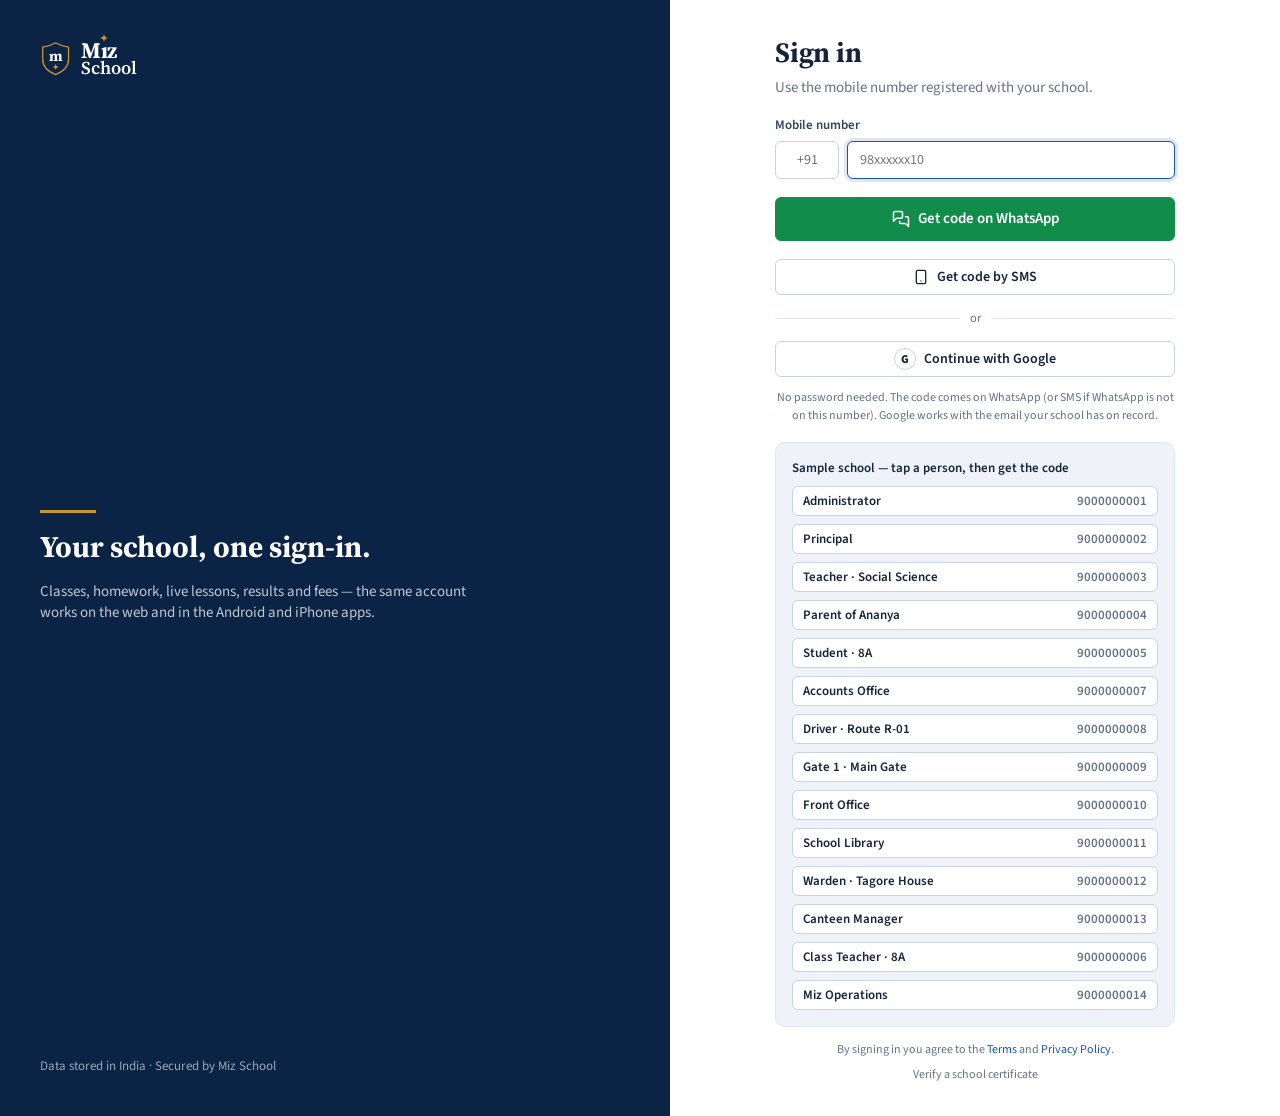
==== commit 4a67977a: "Sample build: online payments, crash safety, privacy/terms, PWA" ====
--- a/index.html
+++ b/index.html
@@ -6,6 +6,8 @@
     <meta name="theme-color" content="#0B2345" />
     <link rel="icon" type="image/png" href="./favicon.png" />
     <link rel="apple-touch-icon" href="./app-icon.png" />
+    <link rel="manifest" href="./manifest.webmanifest" />
+    <meta name="description" content="Miz School — attendance, homework, fees, results, transport and messages for schools, staff and parents." />
     <link rel="preconnect" href="https://fonts.googleapis.com" />
     <link href="https://fonts.googleapis.com/css2?family=Source+Sans+3:wght@400;600;700&family=Source+Serif+4:opsz,wght@8..60,600;8..60,700&display=swap" rel="stylesheet" />
     <title>Miz School</title>
--- a/main.css
+++ b/main.css
@@ -1 +1 @@
-:root{--brand:#1457a6;--brand-ink:#0b2345;--accent:#c8962e;--brand-50:color-mix(in srgb,var(--brand)7%,white);--brand-100:color-mix(in srgb,var(--brand)14%,white);--brand-600:color-mix(in srgb,var(--brand)85%,black);--bg:#f3f6fa;--surface:#fff;--surface-2:#f8fafc;--line:#dde4ed;--line-strong:#c9d3e0;--ink:#15233b;--ink-2:#33445e;--muted:#63728a;--success:#1e7b4f;--success-bg:#e6f4ec;--danger:#b42318;--danger-bg:#fdecea;--warn:#a15c00;--warn-bg:#fff4e0;--info-bg:var(--brand-50);--radius:6px;--radius-lg:8px;--shadow:0 1px 2px #1023400f;--font:"Source Sans 3",system-ui,-apple-system,"Segoe UI",Roboto,sans-serif;--serif:"Source Serif 4",Georgia,"Times New Roman",serif;--sidebar-w:248px}*{box-sizing:border-box}html,body,#root{height:100%}body{background:var(--bg);color:var(--ink);font-family:var(--font);-webkit-font-smoothing:antialiased;margin:0;font-size:15px;line-height:1.45}a{color:var(--brand);text-decoration:none}a:hover{text-decoration:underline}button{font:inherit}h1,h2,h3,h4{color:var(--ink);margin:0}h1{font-family:var(--serif);letter-spacing:-.01em;font-size:26px;font-weight:700}h2{font-size:18px;font-weight:700}h3{font-size:15px;font-weight:700}p{margin:0}.serif{font-family:var(--serif)}.muted{color:var(--muted)}.small{font-size:13px}.xs{font-size:12px}.strong{font-weight:600}.nowrap{white-space:nowrap}.tnum{font-variant-numeric:tabular-nums}.upper{text-transform:uppercase;letter-spacing:.06em;color:var(--muted);font-size:11.5px;font-weight:700}.row{display:flex;align-items: center;gap:12px}.row.wrap{flex-wrap:wrap}.row.between{justify-content:space-between}.row.top{align-items: flex-start}.stack{display:flex;flex-direction:column;gap:16px}.stack-sm{display:flex;flex-direction:column;gap:8px}.grow{flex:1;min-width:0}.grid{display:grid;gap:16px}.g-2{grid-template-columns:repeat(2,minmax(0,1fr))}.g-3{grid-template-columns:repeat(3,minmax(0,1fr))}.g-4{grid-template-columns:repeat(4,minmax(0,1fr))}.g-main{grid-template-columns:minmax(0,1.65fr)minmax(0,1fr)}@media (max-width:1100px){.g-4{grid-template-columns:repeat(2,minmax(0,1fr))}.g-main{grid-template-columns:1fr}}@media (max-width:720px){.g-2,.g-3{grid-template-columns:1fr}}@media (max-width:520px){.g-4{grid-template-columns:repeat(2,minmax(0,1fr));gap:10px}}.btn{display:inline-flex;border-radius:var(--radius);border:1px solid var(--line-strong);background:var(--surface);color:var(--ink);cursor:pointer;white-space:nowrap;justify-content:center;align-items: center;gap:8px;height:36px;padding:0 14px;font-size:14px;font-weight:600;text-decoration:none!important}.btn:hover{background:var(--surface-2);border-color:#b7c3d3}.btn-primary{background:var(--brand);border-color:var(--brand);color:#fff}.btn-primary:hover{background:var(--brand-600);border-color:var(--brand-600)}.btn-ink{background:var(--brand-ink);border-color:var(--brand-ink);color:#fff}.btn-ghost{color:var(--ink-2);background:0 0;border-color:#0000}.btn-ghost:hover{background:var(--brand-50)}.btn-success{background:var(--success);border-color:var(--success);color:#fff}.btn-danger{color:var(--danger);background:#fff;border-color:#f1b5ae}.btn-sm{height:30px;padding:0 10px;font-size:13px}.btn-lg{height:44px;padding:0 20px;font-size:15px}.btn-block{width:100%}.btn:disabled{opacity:.55;cursor:not-allowed}.icon-btn{border-radius:var(--radius);display:inline-grid;color:var(--ink-2);cursor:pointer;position:relative;background:0 0;border:1px solid #0000;place-items: center;width:36px;height:36px;padding:0}.icon-btn:hover{background:var(--brand-50)}.card{background:var(--surface);border:1px solid var(--line);border-radius:var(--radius-lg);box-shadow:var(--shadow);min-width:0}.card-h{display:flex;border-bottom:1px solid var(--line);justify-content:space-between;align-items: center;gap:12px;padding:14px 16px}.card-h h2{font-size:15.5px}.card-b{padding:16px}.card-f{border-top:1px solid var(--line);background:var(--surface-2);border-radius:0 0 var(--radius-lg)var(--radius-lg);padding:10px 16px}.stat{display:flex;flex-direction:column;gap:4px;padding:14px 16px}.stat .label{color:var(--muted);display:flex;align-items: center;gap:6px;font-size:13px;font-weight:600}.stat .value{letter-spacing:-.01em;font-variant-numeric:tabular-nums;font-size:26px;font-weight:700}.stat .foot{color:var(--muted);font-size:12.5px}.stat .ico{display:grid;background:var(--brand-50);color:var(--brand);border-radius:6px;place-items: center;width:30px;height:30px}@media (max-width:520px){.stat .value{font-size:21px}.stat{padding:12px}}.badge{display:inline-flex;white-space:nowrap;color:var(--ink-2);background:#eef2f7;border-radius:4px;align-items: center;gap:5px;height:22px;padding:0 8px;font-size:12px;font-weight:600}.badge.green{background:var(--success-bg);color:var(--success)}.badge.red{background:var(--danger-bg);color:var(--danger)}.badge.amber{background:var(--warn-bg);color:var(--warn)}.badge.blue{background:var(--brand-50);color:var(--brand)}.badge.navy{background:var(--brand-ink);color:#fff}.dot{display:inline-block;background:currentColor;border-radius:50%;width:8px;height:8px}.table-wrap{overflow-x:auto}table.table{border-collapse:collapse;width:100%;font-size:14px}.table th{text-align:left;text-transform:uppercase;letter-spacing:.04em;color:var(--muted);background:var(--surface-2);border-bottom:1px solid var(--line);white-space:nowrap;padding:9px 12px;font-size:12px;font-weight:700}.table td{vertical-align:middle;border-bottom:1px solid #edf1f6;padding:10px 12px}.table tr:last-child td{border-bottom:0}.table tbody tr:hover td{background:#fafcfe}.table .num{text-align:right;font-variant-numeric:tabular-nums}.field{display:flex;flex-direction:column;gap:6px}.field label{color:var(--ink-2);font-size:13px;font-weight:600}.input,.select,textarea.input{border:1px solid var(--line-strong);border-radius:var(--radius);color:var(--ink);font:inherit;outline:none;background:#fff;width:100%;height:38px;padding:0 12px;font-size:14px}textarea.input{resize:vertical;height:auto;min-height:84px;padding:10px 12px}.input:focus,.select:focus{border-color:var(--brand);box-shadow:0 0 0 3px var(--brand-100)}.search{position:relative}.search svg{position:absolute;color:var(--muted);top:50%;left:10px;transform:translateY(-50%)}.search .input{padding-left:34px}.tabs{display:flex;border-bottom:1px solid var(--line);overflow-x:auto;scrollbar-width:none;gap:2px}.tab{color:var(--muted);cursor:pointer;white-space:nowrap;background:0 0;border:0;border-bottom:2px solid #0000;margin-bottom:-1px;padding:10px 14px;font-size:14px;font-weight:600}.tab.active{color:var(--brand);border-bottom-color:var(--brand)}.seg{display:inline-flex;border:1px solid var(--line-strong);border-radius:var(--radius);overflow:hidden;background:#fff}.seg button{color:var(--ink-2);cursor:pointer;border:0;border-right:1px solid var(--line);background:0 0;padding:6px 12px;font-size:13px;font-weight:600}.seg button:last-child{border-right:0}.seg button.on{background:var(--brand);color:#fff}.list>*{border-bottom:1px solid #edf1f6;padding:12px 16px}.list>:last-child{border-bottom:0}.avatar{display:grid;background:var(--brand-100);color:var(--brand-ink);border-radius:50%;flex-shrink:0;place-items: center;width:36px;height:36px;font-size:13px;font-weight:700}.avatar.sm{width:28px;height:28px;font-size:11px}.avatar.lg{width:52px;height:52px;font-size:18px}.progress{overflow:hidden;background:#e7edf4;border-radius:3px;height:6px}.progress>span{display:block;background:var(--brand);border-radius:3px;height:100%}.time-col{font-variant-numeric:tabular-nums;color:var(--brand-ink);flex-shrink:0;width:58px;font-weight:700}.divider{background:var(--line);height:1px}.empty{text-align:center;color:var(--muted);padding:32px}.shell{display:flex;min-height:100vh}.sidebar{width:var(--sidebar-w);background:var(--surface);border-right:1px solid var(--line);position:sticky;overflow-y:auto;display:flex;flex-direction:column;flex-shrink:0;height:100vh;top:0}.sb-school{border-bottom:1px solid var(--line);display:flex;align-items: center;gap:10px;padding:16px 16px 14px}.sb-school .name{font-family:var(--serif);color:var(--brand-ink);font-size:15px;font-weight:700;line-height:1.2}.sb-nav{flex:1;padding:8px 10px 16px}.sb-group{margin-top:14px}.sb-group .upper{padding:0 10px 6px;font-size:11px}.sb-link{display:flex;border-radius:var(--radius);color:var(--ink-2);cursor:pointer;text-align:left;background:0 0;border:0;align-items: center;gap:10px;width:100%;padding:8px 10px;font-size:14px;font-weight:600}.sb-link:hover{background:var(--brand-50);text-decoration:none}.sb-link.active{background:var(--brand-50);color:var(--brand);box-shadow:inset 3px 0 0 var(--brand)}.sb-link svg{flex-shrink:0}.sb-foot{border-top:1px solid var(--line);color:var(--muted);padding:12px 16px;font-size:12px}.main{display:flex;flex-direction:column;flex:1;min-width:0}.topbar{background:var(--surface);border-bottom:1px solid var(--line);display:flex;position:sticky;z-index:20;align-items: center;gap:12px;height:60px;padding:0 20px;top:0}.topbar .school-title{display:none}.ay-chip{display:inline-flex;color:var(--ink-2);background:var(--surface-2);border:1px solid var(--line);border-radius:var(--radius);align-items: center;gap:6px;padding:5px 10px;font-size:13px;font-weight:600}.content{width:100%;max-width:1360px;margin:0 auto;padding:24px}.page-head{display:flex;flex-wrap:wrap;justify-content:space-between;align-items: flex-end;gap:16px;margin-bottom:20px}.page-head .sub{color:var(--muted);margin-top:4px}.crumbs{color:var(--muted);margin-bottom:6px;font-size:13px}.brand-strip{background:linear-gradient(90deg,var(--brand-ink)0 70%,var(--accent)70% 100%);height:4px}.demo-bar{background:var(--brand-ink);color:#dfe8f5;display:flex;justify-content:space-between;align-items: center;gap:12px;padding:6px 20px;font-size:13px}.demo-bar a,.demo-bar button{color:#fff;font-weight:600}.demo-bar select{color:#fff;font:inherit;background:0 0;border:1px solid #ffffff4d;border-radius:4px;padding:2px 6px;font-size:13px}.demo-bar select option{color:var(--ink)}.notif-dot{position:absolute;background:#d92d20;border:2px solid #fff;border-radius:50%;width:8px;height:8px;top:7px;right:7px}.menu{position:absolute;border:1px solid var(--line);border-radius:var(--radius-lg);z-index:50;background:#fff;min-width:300px;top:calc(100% + 6px);right:0;box-shadow:0 8px 24px #1023401f}.bottom-nav,.drawer-backdrop{display:none}@media (max-width:960px){.sidebar{position:fixed;z-index:60;transition:transform .2s;top:0;left:0;transform:translate(-100%);box-shadow:0 0 40px #0003}.sidebar.open{transform:none}.drawer-backdrop.open{display:block;position:fixed;z-index:55;background:#0b234559;inset:0}.topbar{padding:0 12px}.topbar .school-title{display:flex}.topbar .hide-m{display:none}.content{padding:16px 16px 88px}h1{font-size:22px}.bottom-nav{display:flex;position:fixed;border-top:1px solid var(--line);z-index:40;padding-bottom:env(safe-area-inset-bottom);background:#fff;bottom:0;left:0;right:0}.bottom-nav button{display:flex;color:var(--muted);cursor:pointer;background:0 0;border:0;flex-direction:column;flex:1;align-items: center;gap:3px;padding:8px 2px 7px;font-size:11px;font-weight:600}.bottom-nav button.active{color:var(--brand)}.demo-bar{padding:6px 12px}.demo-bar .hide-m{display:none}}@media (min-width:961px){.only-m{display:none!important}}.modal-back{position:fixed;z-index:80;display:grid;background:#0b234566;place-items: center;padding:16px;inset:0}.modal{border-radius:var(--radius-lg);overflow:auto;background:#fff;width:100%;max-width:520px;max-height:90vh;box-shadow:0 20px 50px #00000040}.toast{position:fixed;background:var(--brand-ink);color:#fff;border-radius:var(--radius);z-index:90;display:flex;align-items: center;gap:8px;padding:10px 16px;font-size:14px;font-weight:600;bottom:24px;left:50%;transform:translate(-50%);box-shadow:0 8px 24px #0003}@media (max-width:960px){.toast{bottom:80px}}.att-row{display:flex;border-bottom:1px solid #edf1f6;align-items: center;gap:12px;padding:9px 16px}.att-btns{display:flex;gap:4px}.att-btns button{border:1px solid var(--line-strong);cursor:pointer;color:var(--muted);background:#fff;border-radius:5px;width:34px;height:30px;font-size:12.5px;font-weight:700}.att-btns button.P.on{background:var(--success);border-color:var(--success);color:#fff}.att-btns button.A.on{background:var(--danger);border-color:var(--danger);color:#fff}.att-btns button.L.on{color:#fff;background:#d98a00;border-color:#d98a00}.att-btns button.V.on{background:var(--brand);border-color:var(--brand);color:#fff}.cal{display:grid;grid-template-columns:repeat(7,1fr);gap:4px}.cal .d{aspect-ratio:1.3;display:grid;color:var(--muted);background:#f1f4f8;border-radius:5px;place-items: center;font-size:12.5px;font-weight:600}.cal .d.present{background:var(--success-bg);color:var(--success)}.cal .d.absent{background:var(--danger-bg);color:var(--danger)}.cal .d.late,.cal .d.leave{background:var(--warn-bg);color:var(--warn)}.cal .h{color:var(--muted);text-align:center;padding-bottom:2px;font-size:11px;font-weight:700}.tt{border-collapse:separate;border-spacing:4px;width:100%;min-width:760px}.tt th{color:var(--muted);text-align:left;padding:4px 6px;font-size:12px;font-weight:700}.tt td{background:var(--brand-50);vertical-align:top;border-left:3px solid var(--brand);border-radius:5px;padding:8px;font-size:13px}.tt td.break{background:0 0;border:0}.tt td.empty-slot{background:#f4f6f9;border-left-color:#dfe5ec}.tt td.now{background:var(--brand);color:#fff}.tt td.now .muted{color:#dbe7f7}.bars{display:flex;align-items: flex-end;gap:6px;height:140px;padding-top:8px}.bars .b{display:flex;flex-direction:column;flex:1;justify-content:flex-end;align-items: center;gap:6px;min-width:0;height:100%}.bars .b span.col{background:var(--brand);border-radius:3px 3px 0 0;width:100%;max-width:34px}.bars .b span.col.muted-col{background:var(--brand-100)}.bars .b small{color:var(--muted);font-size:11px;font-weight:600}.rooms{display:grid;grid-template-columns:repeat(auto-fill,minmax(92px,1fr));gap:8px}.room{border:1px solid var(--line);cursor:pointer;text-align:left;background:#fff;border-radius:6px;padding:8px;font-size:12.5px}.room .beds{display:flex;gap:3px;margin-top:6px}.room .beds i{background:#e3e9f1;border-radius:2px;width:12px;height:12px}.room .beds i.on{background:var(--brand)}.room.full{border-color:var(--brand-100);background:var(--brand-50)}.room.maint{background:var(--warn-bg);border-color:#f3d39a}.stops{position:relative;padding-left:26px}.stops:before{content:"";position:absolute;background:var(--line-strong);width:2px;top:8px;bottom:8px;left:9px}.stop{position:relative;padding:8px 0}.stop:before{content:"";position:absolute;border:2px solid var(--line-strong);background:#fff;border-radius:50%;width:12px;height:12px;top:13px;left:-22px}.stop.done:before{background:var(--success);border-color:var(--success)}.stop.current:before{background:var(--brand);border-color:var(--brand);box-shadow:0 0 0 4px var(--brand-100)}.qr-frame{aspect-ratio:1;position:relative;overflow:hidden;display:grid;background:#0f1a2c;border-radius:10px;place-items: center;max-width:320px;margin:0 auto}.qr-frame .corner{position:absolute;border:4px solid #fff;width:38px;height:38px}.qr-frame .scanline{position:absolute;animation:scan 2.2s ease-in-out infinite alternate;background:#4ade80;height:2px;left:12%;right:12%;box-shadow:0 0 12px #4ade80}@keyframes scan{0%{top:18%}to{top:80%}}.pub-nav{display:flex;border-bottom:1px solid var(--line);position:sticky;z-index:30;background:#fff;align-items: center;gap:28px;height:68px;padding:0 max(20px,50vw - 600px);top:0}.pub-nav .links{display:flex;gap:22px;font-size:14.5px;font-weight:600}.pub-nav .links a{color:var(--ink-2)}.pw{max-width:1200px;margin:0 auto;padding:0 20px}.hero{border-bottom:1px solid var(--line);background:#fff}.hero-in{display:grid;grid-template-columns:1fr 1.15fr;align-items: center;gap:48px;padding-top:64px;padding-bottom:56px}.hero h1{color:var(--brand-ink);font-size:44px;line-height:1.1}.eyebrow{display:inline-flex;color:var(--brand);background:var(--brand-50);border:1px solid var(--brand-100);border-radius:4px;align-items: center;gap:8px;padding:4px 10px;font-size:13px;font-weight:700}.section{padding:64px 0}.section h2.title{font-family:var(--serif);color:var(--brand-ink);font-size:30px}.feature{padding:20px}.feature .ico{display:grid;background:var(--brand-50);color:var(--brand);border-radius:6px;place-items: center;width:38px;height:38px;margin-bottom:12px}.footer{background:var(--brand-ink);color:#b9c7db;padding:40px 0;font-size:14px}.footer a{color:#fff}@media (max-width:960px){.pub-nav .links{display:none}.hero-in{grid-template-columns:1fr;gap:28px;padding-top:36px;padding-bottom:36px}.pub-nav{gap:12px}.pub-nav .btn-ghost{display:none}.hero h1{font-size:32px}.section{padding:40px 0}.section h2.title{font-size:24px}}.role-card{display:flex;border:1px solid var(--line);border-radius:var(--radius-lg);cursor:pointer;text-align:left;background:#fff;align-items: flex-start;gap:12px;width:100%;padding:14px}.role-card:hover{border-color:var(--brand);box-shadow:0 0 0 3px var(--brand-50)}.role-card .ico{display:grid;background:var(--brand-50);color:var(--brand);border-radius:6px;flex-shrink:0;place-items: center;width:38px;height:38px}.school-pick{border:1px solid var(--line);border-radius:var(--radius-lg);cursor:pointer;text-align:left;display:flex;background:#fff;align-items: center;gap:14px;width:100%;padding:16px}.school-pick.on{border-color:var(--brand);box-shadow:0 0 0 3px var(--brand-100)}.login{display:grid;grid-template-columns:1.1fr 1fr;background:#fff;min-height:100vh}.login-art{background:var(--brand-ink);color:#fff;position:relative;overflow:hidden;display:flex;flex-direction:column;justify-content:space-between;padding:40px}.login-form{display:flex;justify-content:center;align-items: center;padding:32px 20px}.login-form .box{width:100%;max-width:400px}@media (max-width:900px){.login{grid-template-columns:1fr}.login-art{min-height:230px;padding:24px 20px}.login-art .campus{opacity:.35}}.report{border:1px solid var(--line-strong);border-radius:var(--radius-lg);background:#fff}.report-head{display:flex;border-bottom:2px solid var(--brand-ink);align-items: center;gap:16px;padding:18px 20px}@media print{.sidebar,.topbar,.bottom-nav,.demo-bar,.no-print{display:none!important}.content{padding:0}}.spin{animation:spin 1s linear infinite}@keyframes spin{to{transform:rotate(360deg)}}.bars .b small{white-space:nowrap;overflow:hidden;text-overflow:clip;max-width:100%}@media (max-width:520px){.bars{gap:3px}.bars .b small{font-size:9.5px}}:root{--shadow:0 1px 2px #1023400d,0 2px 8px #1023400a;--radius-lg:10px}body{background:#f2f5f9}.icon-tile{display:inline-grid;border-radius:9px;flex-shrink:0;place-items: center}.card{transition:box-shadow .15s,border-color .15s}.card-h h2{font-size:15px}.stat{position:relative;overflow:hidden;gap:10px;padding:16px}.stat:after{content:"";position:absolute;background:var(--tone,var(--brand));opacity:.85;height:3px;bottom:0;left:0;right:0}.stat .label{display:block;text-transform:uppercase;letter-spacing:.04em;color:var(--muted);font-size:12.5px}.stat .value{display:block;color:var(--ink);margin-top:2px;font-size:26px;line-height:1.15}.stat .foot{padding-top:2px}.welcome{position:relative;overflow:hidden;background:var(--brand-ink);color:#fff;border-radius:12px;margin-bottom:20px;box-shadow:0 6px 20px #0b23452e}.welcome:before{content:"";position:absolute;background:radial-gradient(circle at 85% -20%,color-mix(in srgb,var(--brand)70%,transparent)0,transparent 55%);inset:0}.welcome-art{opacity:.9;pointer-events:none;max-width:55%;bottom:0;right:-10px;position:absolute!important;width:460px!important}.welcome-in{position:relative;display:flex;flex-wrap:wrap;align-items: center;gap:18px;padding:24px 26px}.welcome h1{color:#fff;margin-top:4px;font-size:28px}.welcome-date{color:#ffffffbf;display:flex;align-items: center;gap:6px;font-size:13px}.welcome-sub{color:#ffffffd1;margin-top:4px}.welcome-crest{display:grid;background:#ffffff1a;border:1px solid #ffffff2e;border-radius:12px;flex-shrink:0;place-items: center;width:70px;height:76px}.welcome-chip{display:inline-flex;color:#fff;background:#ffffff1f;border:1px solid #ffffff2e;border-radius:999px;align-items: center;gap:6px;padding:4px 10px;font-size:12.5px;font-weight:600}.welcome-stripe{position:relative;background:linear-gradient(90deg,var(--accent)0 28%,var(--brand)28% 100%);height:4px}.welcome .btn{color:#fff;background:#ffffff1f;border-color:#ffffff40}.welcome .btn:hover{background:#fff3}.welcome .btn-primary{color:var(--brand-ink);background:#fff;border-color:#fff}.welcome .btn-primary:hover{background:#eef3fa}.welcome-actions{position:relative;margin-left:auto}@media (max-width:720px){.welcome-in{gap:12px;padding:18px}.welcome h1{font-size:22px}.welcome-crest{width:54px;height:58px}.welcome-art{opacity:.5;max-width:80%}.welcome-actions{width:100%;margin-left:0}}.qa-grid{display:grid;grid-template-columns:repeat(auto-fill,minmax(118px,1fr));gap:10px}.qa{display:flex;border:1px solid var(--line);cursor:pointer;color:var(--ink-2);text-align:center;background:#fff;border-radius:10px;flex-direction:column;align-items: center;gap:8px;padding:14px 8px;transition:all .15s;font-size:13px;font-weight:600}.qa:hover{border-color:var(--brand);color:var(--brand);transform:translateY(-1px);box-shadow:0 4px 12px #10234014}.date-box{overflow:hidden;border:1px solid var(--line);text-align:center;background:#fff;border-radius:8px;flex-shrink:0;width:46px}.date-box .m{display:block;background:var(--brand);color:#fff;text-transform:uppercase;padding:2px 0;font-size:10.5px;font-weight:700}.date-box .d{display:block;color:var(--brand-ink);padding:3px 0;font-size:17px;font-weight:700}.sb-ico{display:inline-grid;border-radius:7px;flex-shrink:0;place-items: center;width:28px;height:28px}.sb-link{padding:6px 8px}.sb-link.active{background:var(--brand);color:#fff;box-shadow:0 3px 10px color-mix(in srgb,var(--brand)35%,transparent)}.sb-link.active .sb-ico{color:#fff!important;background:#ffffff2e!important}.sb-school{background:linear-gradient(180deg,var(--brand-50),#fff)}.page-head h1{line-height:1.15}.tt td{border-radius:7px}.list>.row:hover{background:#fafcff}.role-card .ico,.feature .ico{border-radius:10px}.badge.violet{color:#6a3fc2;background:#efeafc}.badge.teal{color:#0f7a74;background:#e1f4f3}.badge.indigo{color:#3a45b8;background:#e9ebfb}.badge.rose{color:#b3245f;background:#fce8f0}.ellipsis{display:block;white-space:nowrap;overflow:hidden;text-overflow:ellipsis}.kanban{display:grid;grid-template-columns:repeat(5,minmax(210px,1fr));overflow-x:auto;gap:12px;padding-bottom:6px}.kan-col{background:#eef2f7;border-radius:10px;min-height:200px;padding:8px}.kan-head{display:flex;border-top:3px solid;border-radius:6px 6px 0 0;justify-content:space-between;align-items: center;padding:6px 6px 10px}.kan-card{border:1px solid var(--line);cursor:pointer;box-shadow:var(--shadow);background:#fff;border-radius:8px;margin-bottom:8px;padding:10px}.kan-card:hover{border-color:var(--brand)}.chan{display:inline-flex;border:1px solid var(--line-strong);cursor:pointer;background:#fff;border-radius:8px;align-items: center;gap:6px;padding:7px 12px;font-size:13.5px;font-weight:600}.chan[data-on=true]{border-color:var(--brand);background:var(--brand-50);color:var(--brand)}.chan input{accent-color:var(--brand)}.switch{position:relative;flex-shrink:0;width:40px;height:22px}.switch input{opacity:0;width:0;height:0}.switch span{position:absolute;cursor:pointer;background:#cfd8e3;border-radius:22px;transition:all .2s;inset:0}.switch span:before{content:"";position:absolute;background:#fff;border-radius:50%;width:16px;height:16px;transition:all .2s;top:3px;left:3px}.switch input:checked+span{background:var(--success)}.switch input:checked+span:before{transform:translate(18px)}.wa{overflow:hidden;border:1px solid var(--line);border-radius:12px}.wa-head{color:#fff;display:flex;background:#075e54;align-items: center;gap:10px;padding:10px 12px}.wa-body{background:#e5ddd5;min-height:200px;padding:16px 12px}.wa-msg{white-space:pre-wrap;background:#fff;border-radius:0 8px 8px;max-width:90%;padding:8px 10px;font-size:13.5px;box-shadow:0 1px 1px #0000001a}.wa-time{text-align:right;color:#53bdeb;margin-top:4px;font-size:10.5px}.chat{display:grid;grid-template-columns:300px 1fr;overflow:hidden;height:calc(100vh - 230px);min-height:460px}.chat-list{border-right:1px solid var(--line);overflow-y:auto}.chat-item{display:flex;text-align:left;cursor:pointer;background:0 0;border:0;border-bottom:1px solid #edf1f6;align-items: center;gap:10px;width:100%;padding:12px 14px}.chat-item.on,.chat-item:hover{background:var(--brand-50)}.chat-pane{display:flex;flex-direction:column;min-width:0}.chat-top{border-bottom:1px solid var(--line);padding:12px 16px}.chat-body{overflow-y:auto;display:flex;background:#f7f9fc;flex-direction:column;flex:1;gap:8px;padding:16px}.bubble{border:1px solid var(--line);background:#fff;border-radius:12px 12px 12px 2px;align-self: flex-start;max-width:70%;padding:8px 12px;font-size:14px}.bubble.me{background:var(--brand);color:#fff;border-color:var(--brand);border-radius:12px 12px 2px;align-self: flex-end}.bubble span{display:block;opacity:.7;text-align:right;margin-top:3px;font-size:10.5px}.chat-input{display:flex;border-top:1px solid var(--line);gap:8px;padding:10px}@media (max-width:760px){.chat{grid-template-columns:1fr;height:auto}.chat-list{border-right:0;border-bottom:1px solid var(--line);max-height:200px}.chat-body{min-height:320px}}.slot[data-state=booked]{background:var(--surface-2)}.slot[data-state=mine]{border-color:var(--success);background:var(--success-bg)}.bigcal{display:grid;grid-template-columns:repeat(7,1fr)}.bc-h{color:var(--muted);text-align:center;border-bottom:1px solid var(--line);padding:8px;font-size:12px;font-weight:700}.bc-d{display:flex;border-bottom:1px solid #edf1f6;border-right:1px solid #edf1f6;flex-direction:column;gap:3px;min-height:96px;padding:6px}.bc-d .n{color:var(--ink-2);font-size:12.5px;font-weight:700}.bc-d.today .n{background:var(--brand);color:#fff;display:grid;border-radius:999px;place-items: center;width:24px;height:24px}.bc-d.empty{background:#fafbfd}.bc-ev{white-space:nowrap;overflow:hidden;text-overflow:ellipsis;border-radius:4px;padding:2px 5px;font-size:11px;font-weight:600}@media (max-width:720px){.bc-d{min-height:58px}.bc-ev{height:6px;padding:0;font-size:0}}.opt{display:flex;border:1px solid var(--line-strong);cursor:pointer;text-align:left;background:#fff;border-radius:10px;align-items: center;gap:12px;width:100%;padding:12px 14px;font-size:15px}.opt:hover{border-color:var(--brand)}.opt.on{border-color:var(--brand);background:var(--brand-50);box-shadow:0 0 0 3px var(--brand-100)}.opt-k{display:grid;background:#eef2f7;border-radius:50%;place-items: center;width:28px;height:28px;font-size:13px;font-weight:700}.opt.on .opt-k{background:var(--brand);color:#fff}.qdot{border:1px solid var(--line-strong);cursor:pointer;background:#fff;border-radius:8px;width:32px;height:32px;font-weight:700}.qdot.done{background:var(--success-bg);color:var(--success);border-color:#a6d9bc}.qdot.cur{background:var(--brand);color:#fff;border-color:var(--brand)}.otp{text-align:center;letter-spacing:14px;width:200px;height:60px;font-size:30px;font-weight:700}.cert{border:6px double var(--brand-ink);background:#fffdf8}.idgrid{display:grid;grid-template-columns:repeat(auto-fill,minmax(210px,1fr));gap:14px}.idcard{overflow:hidden;border:1px solid var(--line);background:#fff;border-radius:12px;box-shadow:0 6px 16px #10234014}.id-top{display:flex;background:var(--brand-ink);color:#fff;border-bottom:3px solid var(--accent);align-items: center;gap:8px;padding:10px 12px}.id-mid{text-align:center;padding:14px 10px 8px}.id-bot{display:flex;justify-content:space-between;align-items: center;gap:8px;padding:8px 12px 12px;line-height:1.5}.busmap{position:relative;overflow:hidden;background:#eef3ea;border-radius:10px}.busmap svg{display:block;width:100%;height:auto}.bus-pin{transition:transform 1.2s linear}.hero-pro{background:linear-gradient(180deg,#fff 0%,var(--brand-50)100%)}.stat-band{display:grid;grid-template-columns:repeat(4,1fr);border:1px solid var(--line);position:relative;z-index:2;background:#fff;border-radius:12px;gap:0;margin-bottom:-36px;box-shadow:0 8px 24px #1023400f}.stat-band>div{border-right:1px solid var(--line);padding:18px 22px}.stat-band>div:last-child{border-right:0}.stat-band .n{font-family:var(--serif);color:var(--brand-ink);font-size:28px;font-weight:700}.stat-band .l{color:var(--muted);font-size:13px;font-weight:600}.hero-pro+.section{padding-top:88px}.stage-row{display:grid;grid-template-columns:repeat(5,1fr);gap:12px}.stage-card{position:relative}.app-sec{display:grid;grid-template-columns:1.2fr 1fr;align-items: center;gap:48px}.phone{position:relative;background:#0d1626;border-radius:36px;width:300px;margin:0 auto;padding:12px;box-shadow:0 30px 60px #0b234540}.phone-notch{position:absolute;z-index:2;background:#0d1626;border-radius:0 0 14px 14px;width:110px;height:22px;top:12px;left:50%;transform:translate(-50%)}.phone>.phone-top,.phone>.phone-body,.phone>.phone-nav{background:#f3f6fa}.phone-top{display:flex;border-bottom:1px solid var(--line);color:var(--brand-ink);border-radius:26px 26px 0 0;align-items: center;gap:8px;padding:30px 14px 10px;background:#fff!important}.phone-body{min-height:380px;padding:12px}.ph-alert{display:flex;background:var(--success-bg);color:var(--success);border-radius:10px;align-items: center;gap:8px;margin-bottom:10px;padding:8px 10px;font-size:12.5px;font-weight:600}.ph-grid{display:grid;grid-template-columns:1fr 1fr;gap:8px;margin-bottom:10px}.ph-tile{border:1px solid var(--line);display:flex;color:var(--brand);background:#fff;border-radius:10px;flex-direction:column;gap:1px;padding:8px 10px}.ph-tile strong{color:var(--ink);font-size:16px}.ph-tile span{color:var(--muted);font-size:11px}.ph-card{border:1px solid var(--line);background:#fff;border-radius:10px;margin-bottom:8px;padding:9px 10px}.ph-btn{display:inline-block;background:var(--brand);color:#fff;border-radius:6px;margin-top:6px;padding:4px 10px;font-size:11.5px;font-weight:700}.phone-nav{display:flex;border-top:1px solid var(--line);color:var(--muted);border-radius:0 0 26px 26px;justify-content:space-around;padding:12px 8px 16px;background:#fff!important}.phone-nav svg:first-child{color:var(--brand)}.faq-q{display:flex;cursor:pointer;text-align:left;color:var(--ink);background:#fff;border:0;justify-content:space-between;align-items: center;gap:12px;width:100%;padding:16px 20px;font-size:15.5px;font-weight:700}.faq-q:hover{background:var(--surface-2)}.faq-a{color:var(--ink-2);padding:0 20px 18px}@media (max-width:1100px){.stage-row{grid-template-columns:repeat(3,1fr)}}@media (max-width:860px){.stat-band{grid-template-columns:repeat(2,1fr);margin-bottom:-24px}.stat-band>div:nth-child(2){border-right:0}.stat-band>div:nth-child(-n+2){border-bottom:1px solid var(--line)}.stat-band .n{font-size:22px}.app-sec{grid-template-columns:1fr;gap:28px}.stage-row{grid-template-columns:1fr 1fr}}@media (max-width:520px){.stage-row,.section .g-4{grid-template-columns:1fr}}.hero-dark{position:relative;overflow:hidden;color:#fff;background:radial-gradient(900px 420px at 85% 10%,#3b82f659,#0000 60%),radial-gradient(700px 380px at 5% 100%,#d99a1e38,#0000 60%),linear-gradient(160deg,#0b1f45 0%,#0f2d66 55%,#123a82 100%);border-bottom:0}.hero-dark:before{content:"";position:absolute;mask-image:linear-gradient(#000 0%,#0000 85%);pointer-events:none;background-image:linear-gradient(#ffffff0d 1px,#0000 1px),linear-gradient(90deg,#ffffff0d 1px,#0000 1px);background-size:44px 44px;inset:0}.hero-dark>*{position:relative}.hero-dark h1{color:#fff}.hero-dark .hl{background:linear-gradient(90deg,#fbbf24,#f59e0b);color:#0000;-webkit-background-clip:text;background-clip:text}.hero-lead{color:#c7d6f0;max-width:560px;font-size:18px}.hero-ticks{color:#dbe7fb}.eyebrow-dark{display:inline-flex;color:#fff;background:#ffffff1a;border:1px solid #fff3;border-radius:999px;align-self: flex-start;align-items: center;gap:8px;padding:5px 12px;font-size:13px;font-weight:700}.live-dot{background:#34d399;border-radius:50%;width:8px;height:8px;box-shadow:0 0 0 4px #34d39940}.btn-gold{color:#1b1300;background:linear-gradient(#fbbf24,#f59e0b);border-color:#f59e0b;box-shadow:0 8px 20px #f59e0b59}.btn-gold:hover{background:#f59e0b;border-color:#d97706}.btn-glass{color:#fff;background:#ffffff14;border-color:#ffffff4d}.btn-glass:hover{background:#ffffff29;border-color:#ffffff73}.hero-dark .card{border-color:#fff3;box-shadow:0 30px 70px #00000059}.hero-dark .stat-band{border-color:#0000;box-shadow:0 18px 40px #0b1f4540}.hero-dark .stat-band>div{padding:20px 22px}.kicker{display:inline-flex;letter-spacing:.08em;text-transform:uppercase;color:var(--brand);background:var(--brand-50);border:1px solid var(--brand-100);border-radius:999px;align-items: center;gap:6px;padding:4px 10px;font-size:12px;font-weight:800}.tone-card{border-top:4px solid var(--t);background:linear-gradient(180deg,var(--tb)0%,#fff 55%)}.tone-hover{transition:transform .15s,box-shadow .15s,border-color .15s}.tone-hover:hover{border-color:var(--t);background:linear-gradient(180deg,var(--tb)0%,#fff 70%);transform:translateY(-3px);box-shadow:0 12px 28px #1023401a}.section h2.title{font-size:32px}.cta-band{color:#fff;background:radial-gradient(600px 240px at 90% 0%,#fbbf2440,#0000 60%),linear-gradient(120deg,#0b1f45,#1d4ed8)!important;border:0!important;padding:32px 36px!important;box-shadow:0 20px 50px #1d4ed840!important}.pub-nav{backdrop-filter:saturate(1.4)blur(8px);background:#ffffffeb}.footer{background:linear-gradient(#0b1f45,#081734)}@media (max-width:960px){.section h2.title{font-size:24px}}.hero-dark .card{color:var(--ink)}.hero-dark .stat-band{margin-bottom:0}.hero-dark>.pw:last-child{padding-bottom:44px}.hero-dark+.section{padding-top:64px}.kicker{align-self: flex-start;width:-moz-fit-content;width:fit-content}.stat{background:linear-gradient(180deg,color-mix(in srgb,var(--tone,var(--brand))9%,white)0%,#fff 62%)}.demo-bar{background:linear-gradient(90deg,var(--brand-ink),color-mix(in srgb,var(--brand)70%,var(--brand-ink)))}.sb-school{background:linear-gradient(135deg,var(--brand-ink),color-mix(in srgb,var(--brand)75%,var(--brand-ink)));border-bottom:3px solid var(--accent)}.sb-school .name{color:#fff}.sb-school .xs.muted{color:#ffffffb8}.sb-school .row span[style]{color:#fff!important}.page-head h1{color:var(--brand-ink)}.card-h{background:linear-gradient(#fbfcfe,#fff)}.btn-primary{background:linear-gradient(180deg,color-mix(in srgb,var(--brand)88%,white),var(--brand))}.hero-dark{background:#0b2345}.hero-dark:before{display:none}.hero-dark .hl{color:#f5b83d;background:0 0;-webkit-background-clip:initial;background-clip:initial}.live-dot{box-shadow:none}.btn-gold{box-shadow:none;background:#f5b83d;border-color:#f5b83d}.btn-gold:hover{background:#e9a825;border-color:#e9a825}.hero-dark .card{box-shadow:0 12px 28px #00000040}.tone-card{background:#fff}.tone-hover:hover{background:#fff;transform:none}.cta-band{box-shadow:none!important;background:#0b2345!important;border-left:6px solid #f5b83d!important}.footer{background:#0b2345}.stat{background:#fff}.demo-bar,.sb-school{background:var(--brand-ink)}.btn-primary{background:var(--brand)}.card-h{background:#fff}.pub-nav{backdrop-filter:none;background:#fff}.eyebrow-dark{color:#f5c56b;letter-spacing:.08em;text-transform:uppercase;background:0 0;border:0;border-radius:0;padding:0;font-size:13px;font-weight:700}.hero-photo{position:relative;background-color:#0b2345;background-position:50% 30%;background-repeat:no-repeat;background-size:cover}.hero-photo:after{content:"";position:absolute;pointer-events:none;background:linear-gradient(90deg,#081a36f5 0%,#081a36db 45%,#081a368c 100%);inset:0}.hero-photo>*{position:relative;z-index:1}.day-grid{display:grid;grid-template-columns:repeat(3,1fr);gap:20px}.day-card{border:1px solid var(--line);overflow:hidden;background:#fff;border-radius:14px;margin:0}.day-img{position:relative;aspect-ratio:16/10;background:#dfe6f0}.day-img img{object-fit:cover;display:block;width:100%;height:100%}.day-time{position:absolute;color:#fff;background:#0b2345;border-radius:6px;padding:4px 10px;font-size:12.5px;font-weight:700;bottom:12px;left:12px}.day-card figcaption{padding:16px 18px 18px}@media (max-width:900px){.day-grid{grid-template-columns:1fr}.hero-photo:after{background:#081a36e6}}.alloc-table td.alloc-cell{padding:4px}.alloc-btn{text-align:left;border:1px solid var(--line);cursor:pointer;font:inherit;color:var(--ink);background:#fff;border-radius:6px;width:100%;min-width:96px;padding:5px 7px;font-size:12.5px;line-height:1.35}.alloc-btn:hover{border-color:var(--brand);background:var(--brand-50)}.alloc-btn.warn{border-color:var(--warn);background:var(--warn-bg)}.alloc-btn.err{border-color:var(--danger);background:var(--danger-bg)}.alloc-btn.changed{box-shadow:inset 3px 0 0 var(--brand)}.alloc-line{display:block;white-space:nowrap}.alloc-line b{color:var(--brand)}th.center,td.center{text-align:center}.chip-btn{border:1px solid var(--line);font:inherit;color:var(--ink-2);cursor:pointer;background:#fff;border-radius:4px;height:26px;padding:0 9px;font-size:12px;font-weight:600}.chip-btn.on.green{background:var(--success-bg);color:var(--success);border-color:var(--success)}.chip-btn.on.amber{background:var(--warn-bg);color:var(--warn);border-color:var(--warn)}.chip-btn.on.red{background:var(--danger-bg);color:var(--danger);border-color:var(--danger)}.chip-btn.on.blue{background:var(--brand-50);color:var(--brand);border-color:var(--brand)}.chip-btn.on.violet{color:#6a3fc2;background:#efeafc;border-color:#6a3fc2}.att-strip{display:flex;gap:2px}.att-dot{background:#e5e9f0;border-radius:2px;width:8px;height:16px}.att-dot.green{background:#3aa76d}.att-dot.amber{background:#e0a030}.att-dot.red{background:#d9534f}.att-dot.blue{background:#5b8def}.att-dot.violet{background:#8a63d2}.sub-tag{display:inline-block;color:#6a3fc2;margin-top:2px;font-size:11px;font-weight:700}@media (max-width:900px){.alloc-side{grid-template-columns:1fr!important}}.viewonly-bar{display:flex;background:var(--brand-50);color:var(--brand-ink);border:1px solid #d5e2f5;border-radius:6px;align-items: center;gap:8px;margin:0 0 14px;padding:8px 12px;font-size:13px;font-weight:600}.view-only .btn-primary,.view-only .chip-btn,.view-only .alloc-btn{opacity:.5;cursor:not-allowed}.acc-cell{border:1px solid var(--line);font:inherit;cursor:pointer;color:#9aa6b8;background:#fff;border-radius:4px;min-width:58px;height:26px;font-size:11.5px;font-weight:700}.acc-cell.view{background:var(--brand-50);color:var(--brand);border-color:#c9d9f2}.acc-cell.edit{background:var(--success-bg);color:var(--success);border-color:#b7dfc8}.acc-cell:disabled{cursor:not-allowed;opacity:.8}.doc-sheet{position:relative;border:1px solid var(--line-strong);color:#14213d;overflow:hidden;background:#fff;border-radius:8px;padding:22px 24px}.cert-sheet{border:6px double var(--brand-ink);background:#fffdf8;padding:26px 30px}.doc-head{display:flex;border-bottom:2px solid var(--brand-ink);align-items: center;gap:14px;padding-bottom:12px}.doc-school{color:var(--brand-ink);font-family:"Source Serif 4",Georgia,serif;font-size:20px;font-weight:700;line-height:1.2}.doc-kind{text-align:right;letter-spacing:.06em;color:var(--brand);font-size:13px;font-weight:800}.doc-grid{display:grid;grid-template-columns:repeat(2,minmax(0,1fr));gap:6px 18px;margin-top:14px;font-size:13px}.doc-grid>div{display:flex;border-bottom:1px dotted #d4dbe6;justify-content:space-between;gap:10px;padding-bottom:4px}.doc-grid span{color:#5b6b82}.doc-table{border-collapse:collapse;width:100%;margin-top:14px;font-size:13px}.doc-table th,.doc-table td{text-align:left;vertical-align:top;border:1px solid #cfd8e5;padding:6px 9px}.doc-table th{background:#eef3fa;font-size:12px}.doc-table .num{text-align:right;font-variant-numeric:tabular-nums}.doc-table.tc td{padding:5px 8px;font-size:12.5px}.doc-words{background:#f6f8fb;border-radius:4px;margin-top:8px;padding:7px 10px;font-size:13px}.doc-foot{display:flex;flex-wrap:wrap;justify-content:space-between;align-items: flex-end;gap:16px;margin-top:22px}.doc-qr{display:grid;border:1px solid #cfd8e5;border-radius:4px;place-items: center;width:64px;height:64px}.doc-sign{text-align:center;color:#5b6b82;min-width:150px;font-size:12px}.doc-sign .line{border-top:1px solid #8a97ab;margin:4px 0}.doc-terms{color:#6b7a90;border-top:1px solid #e3e8ef;margin-top:14px;padding-top:8px;font-size:11px}.doc-title{text-align:center;text-decoration:underline;color:var(--brand-ink);margin:18px 0 14px;font-family:"Source Serif 4",Georgia,serif;font-size:22px;font-weight:700}.doc-body p{font-size:15px;line-height:1.95}.doc-dup{position:absolute;color:#b4231817;letter-spacing:.1em;pointer-events:none;font-size:64px;font-weight:800;top:40%;left:50%;transform:translate(-50%,-50%)rotate(-24deg)}@media (max-width:560px){.doc-grid{grid-template-columns:1fr}.doc-sheet{padding:16px}}@media print{body *{visibility:hidden!important}.print-area,.print-area *{visibility:visible!important}.print-area{border-radius:0;width:100%;top:0;left:0;position:absolute!important}.modal-back{background:0 0!important}}@media (max-width:900px){.live-body{grid-template-columns:1fr!important}.live-side{border-top:1px solid #ffffff14;max-height:320px;border-left:0!important}}.live-room .btn{height:38px}.card.tone-hover:hover{border-color:var(--brand-100);box-shadow:0 4px 14px #10234014}.crumbs a{color:var(--brand)}
+:root{--brand:#1457a6;--brand-ink:#0b2345;--accent:#c8962e;--brand-50:color-mix(in srgb,var(--brand)7%,white);--brand-100:color-mix(in srgb,var(--brand)14%,white);--brand-600:color-mix(in srgb,var(--brand)85%,black);--bg:#f3f6fa;--surface:#fff;--surface-2:#f8fafc;--line:#dde4ed;--line-strong:#c9d3e0;--ink:#15233b;--ink-2:#33445e;--muted:#63728a;--success:#1e7b4f;--success-bg:#e6f4ec;--danger:#b42318;--danger-bg:#fdecea;--warn:#a15c00;--warn-bg:#fff4e0;--info-bg:var(--brand-50);--radius:6px;--radius-lg:8px;--shadow:0 1px 2px #1023400f;--font:"Source Sans 3",system-ui,-apple-system,"Segoe UI",Roboto,sans-serif;--serif:"Source Serif 4",Georgia,"Times New Roman",serif;--sidebar-w:248px}*{box-sizing:border-box}html,body,#root{height:100%}body{background:var(--bg);color:var(--ink);font-family:var(--font);-webkit-font-smoothing:antialiased;margin:0;font-size:15px;line-height:1.45}a{color:var(--brand);text-decoration:none}a:hover{text-decoration:underline}button{font:inherit}h1,h2,h3,h4{color:var(--ink);margin:0}h1{font-family:var(--serif);letter-spacing:-.01em;font-size:26px;font-weight:700}h2{font-size:18px;font-weight:700}h3{font-size:15px;font-weight:700}p{margin:0}.serif{font-family:var(--serif)}.muted{color:var(--muted)}.small{font-size:13px}.xs{font-size:12px}.strong{font-weight:600}.nowrap{white-space:nowrap}.tnum{font-variant-numeric:tabular-nums}.upper{text-transform:uppercase;letter-spacing:.06em;color:var(--muted);font-size:11.5px;font-weight:700}.row{display:flex;align-items: center;gap:12px}.row.wrap{flex-wrap:wrap}.row.between{justify-content:space-between}.row.top{align-items: flex-start}.stack{display:flex;flex-direction:column;gap:16px}.stack-sm{display:flex;flex-direction:column;gap:8px}.grow{flex:1;min-width:0}.grid{display:grid;gap:16px}.g-2{grid-template-columns:repeat(2,minmax(0,1fr))}.g-3{grid-template-columns:repeat(3,minmax(0,1fr))}.g-4{grid-template-columns:repeat(4,minmax(0,1fr))}.g-main{grid-template-columns:minmax(0,1.65fr)minmax(0,1fr)}@media (max-width:1100px){.g-4{grid-template-columns:repeat(2,minmax(0,1fr))}.g-main{grid-template-columns:1fr}}@media (max-width:720px){.g-2,.g-3{grid-template-columns:1fr}}@media (max-width:520px){.g-4{grid-template-columns:repeat(2,minmax(0,1fr));gap:10px}}.btn{display:inline-flex;border-radius:var(--radius);border:1px solid var(--line-strong);background:var(--surface);color:var(--ink);cursor:pointer;white-space:nowrap;justify-content:center;align-items: center;gap:8px;height:36px;padding:0 14px;font-size:14px;font-weight:600;text-decoration:none!important}.btn:hover{background:var(--surface-2);border-color:#b7c3d3}.btn-primary{background:var(--brand);border-color:var(--brand);color:#fff}.btn-primary:hover{background:var(--brand-600);border-color:var(--brand-600)}.btn-ink{background:var(--brand-ink);border-color:var(--brand-ink);color:#fff}.btn-ghost{color:var(--ink-2);background:0 0;border-color:#0000}.btn-ghost:hover{background:var(--brand-50)}.btn-success{background:var(--success);border-color:var(--success);color:#fff}.btn-danger{color:var(--danger);background:#fff;border-color:#f1b5ae}.btn-sm{height:30px;padding:0 10px;font-size:13px}.btn-lg{height:44px;padding:0 20px;font-size:15px}.btn-block{width:100%}.btn:disabled{opacity:.55;cursor:not-allowed}.icon-btn{border-radius:var(--radius);display:inline-grid;color:var(--ink-2);cursor:pointer;position:relative;background:0 0;border:1px solid #0000;place-items: center;width:36px;height:36px;padding:0}.icon-btn:hover{background:var(--brand-50)}.card{background:var(--surface);border:1px solid var(--line);border-radius:var(--radius-lg);box-shadow:var(--shadow);min-width:0}.card-h{display:flex;border-bottom:1px solid var(--line);justify-content:space-between;align-items: center;gap:12px;padding:14px 16px}.card-h h2{font-size:15.5px}.card-b{padding:16px}.card-f{border-top:1px solid var(--line);background:var(--surface-2);border-radius:0 0 var(--radius-lg)var(--radius-lg);padding:10px 16px}.stat{display:flex;flex-direction:column;gap:4px;padding:14px 16px}.stat .label{color:var(--muted);display:flex;align-items: center;gap:6px;font-size:13px;font-weight:600}.stat .value{letter-spacing:-.01em;font-variant-numeric:tabular-nums;font-size:26px;font-weight:700}.stat .foot{color:var(--muted);font-size:12.5px}.stat .ico{display:grid;background:var(--brand-50);color:var(--brand);border-radius:6px;place-items: center;width:30px;height:30px}@media (max-width:520px){.stat .value{font-size:21px}.stat{padding:12px}}.badge{display:inline-flex;white-space:nowrap;color:var(--ink-2);background:#eef2f7;border-radius:4px;align-items: center;gap:5px;height:22px;padding:0 8px;font-size:12px;font-weight:600}.badge.green{background:var(--success-bg);color:var(--success)}.badge.red{background:var(--danger-bg);color:var(--danger)}.badge.amber{background:var(--warn-bg);color:var(--warn)}.badge.blue{background:var(--brand-50);color:var(--brand)}.badge.navy{background:var(--brand-ink);color:#fff}.dot{display:inline-block;background:currentColor;border-radius:50%;width:8px;height:8px}.table-wrap{overflow-x:auto}table.table{border-collapse:collapse;width:100%;font-size:14px}.table th{text-align:left;text-transform:uppercase;letter-spacing:.04em;color:var(--muted);background:var(--surface-2);border-bottom:1px solid var(--line);white-space:nowrap;padding:9px 12px;font-size:12px;font-weight:700}.table td{vertical-align:middle;border-bottom:1px solid #edf1f6;padding:10px 12px}.table tr:last-child td{border-bottom:0}.table tbody tr:hover td{background:#fafcfe}.table .num{text-align:right;font-variant-numeric:tabular-nums}.field{display:flex;flex-direction:column;gap:6px}.field label{color:var(--ink-2);font-size:13px;font-weight:600}.input,.select,textarea.input{border:1px solid var(--line-strong);border-radius:var(--radius);color:var(--ink);font:inherit;outline:none;background:#fff;width:100%;height:38px;padding:0 12px;font-size:14px}textarea.input{resize:vertical;height:auto;min-height:84px;padding:10px 12px}.input:focus,.select:focus{border-color:var(--brand);box-shadow:0 0 0 3px var(--brand-100)}.search{position:relative}.search svg{position:absolute;color:var(--muted);top:50%;left:10px;transform:translateY(-50%)}.search .input{padding-left:34px}.tabs{display:flex;border-bottom:1px solid var(--line);overflow-x:auto;scrollbar-width:none;gap:2px}.tab{color:var(--muted);cursor:pointer;white-space:nowrap;background:0 0;border:0;border-bottom:2px solid #0000;margin-bottom:-1px;padding:10px 14px;font-size:14px;font-weight:600}.tab.active{color:var(--brand);border-bottom-color:var(--brand)}.seg{display:inline-flex;border:1px solid var(--line-strong);border-radius:var(--radius);overflow:hidden;background:#fff}.seg button{color:var(--ink-2);cursor:pointer;border:0;border-right:1px solid var(--line);background:0 0;padding:6px 12px;font-size:13px;font-weight:600}.seg button:last-child{border-right:0}.seg button.on{background:var(--brand);color:#fff}.list>*{border-bottom:1px solid #edf1f6;padding:12px 16px}.list>:last-child{border-bottom:0}.avatar{display:grid;background:var(--brand-100);color:var(--brand-ink);border-radius:50%;flex-shrink:0;place-items: center;width:36px;height:36px;font-size:13px;font-weight:700}.avatar.sm{width:28px;height:28px;font-size:11px}.avatar.lg{width:52px;height:52px;font-size:18px}.progress{overflow:hidden;background:#e7edf4;border-radius:3px;height:6px}.progress>span{display:block;background:var(--brand);border-radius:3px;height:100%}.time-col{font-variant-numeric:tabular-nums;color:var(--brand-ink);flex-shrink:0;width:58px;font-weight:700}.divider{background:var(--line);height:1px}.empty{text-align:center;color:var(--muted);padding:32px}.shell{display:flex;min-height:100vh}.sidebar{width:var(--sidebar-w);background:var(--surface);border-right:1px solid var(--line);position:sticky;overflow-y:auto;display:flex;flex-direction:column;flex-shrink:0;height:100vh;top:0}.sb-school{border-bottom:1px solid var(--line);display:flex;align-items: center;gap:10px;padding:16px 16px 14px}.sb-school .name{font-family:var(--serif);color:var(--brand-ink);font-size:15px;font-weight:700;line-height:1.2}.sb-nav{flex:1;padding:8px 10px 16px}.sb-group{margin-top:14px}.sb-group .upper{padding:0 10px 6px;font-size:11px}.sb-link{display:flex;border-radius:var(--radius);color:var(--ink-2);cursor:pointer;text-align:left;background:0 0;border:0;align-items: center;gap:10px;width:100%;padding:8px 10px;font-size:14px;font-weight:600}.sb-link:hover{background:var(--brand-50);text-decoration:none}.sb-link.active{background:var(--brand-50);color:var(--brand);box-shadow:inset 3px 0 0 var(--brand)}.sb-link svg{flex-shrink:0}.sb-foot{border-top:1px solid var(--line);color:var(--muted);padding:12px 16px;font-size:12px}.main{display:flex;flex-direction:column;flex:1;min-width:0}.topbar{background:var(--surface);border-bottom:1px solid var(--line);display:flex;position:sticky;z-index:20;align-items: center;gap:12px;height:60px;padding:0 20px;top:0}.topbar .school-title{display:none}.ay-chip{display:inline-flex;color:var(--ink-2);background:var(--surface-2);border:1px solid var(--line);border-radius:var(--radius);align-items: center;gap:6px;padding:5px 10px;font-size:13px;font-weight:600}.content{width:100%;max-width:1360px;margin:0 auto;padding:24px}.page-head{display:flex;flex-wrap:wrap;justify-content:space-between;align-items: flex-end;gap:16px;margin-bottom:20px}.page-head .sub{color:var(--muted);margin-top:4px}.crumbs{color:var(--muted);margin-bottom:6px;font-size:13px}.brand-strip{background:linear-gradient(90deg,var(--brand-ink)0 70%,var(--accent)70% 100%);height:4px}.demo-bar{background:var(--brand-ink);color:#dfe8f5;display:flex;justify-content:space-between;align-items: center;gap:12px;padding:6px 20px;font-size:13px}.demo-bar a,.demo-bar button{color:#fff;font-weight:600}.demo-bar select{color:#fff;font:inherit;background:0 0;border:1px solid #ffffff4d;border-radius:4px;padding:2px 6px;font-size:13px}.demo-bar select option{color:var(--ink)}.notif-dot{position:absolute;background:#d92d20;border:2px solid #fff;border-radius:50%;width:8px;height:8px;top:7px;right:7px}.menu{position:absolute;border:1px solid var(--line);border-radius:var(--radius-lg);z-index:50;background:#fff;min-width:300px;top:calc(100% + 6px);right:0;box-shadow:0 8px 24px #1023401f}.bottom-nav,.drawer-backdrop{display:none}@media (max-width:960px){.sidebar{position:fixed;z-index:60;transition:transform .2s;top:0;left:0;transform:translate(-100%);box-shadow:0 0 40px #0003}.sidebar.open{transform:none}.drawer-backdrop.open{display:block;position:fixed;z-index:55;background:#0b234559;inset:0}.topbar{padding:0 12px}.topbar .school-title{display:flex}.topbar .hide-m{display:none}.content{padding:16px 16px 88px}h1{font-size:22px}.bottom-nav{display:flex;position:fixed;border-top:1px solid var(--line);z-index:40;padding-bottom:env(safe-area-inset-bottom);background:#fff;bottom:0;left:0;right:0}.bottom-nav button{display:flex;color:var(--muted);cursor:pointer;background:0 0;border:0;flex-direction:column;flex:1;align-items: center;gap:3px;padding:8px 2px 7px;font-size:11px;font-weight:600}.bottom-nav button.active{color:var(--brand)}.demo-bar{padding:6px 12px}.demo-bar .hide-m{display:none}}@media (min-width:961px){.only-m{display:none!important}}.modal-back{position:fixed;z-index:80;display:grid;background:#0b234566;place-items: center;padding:16px;inset:0}.modal{border-radius:var(--radius-lg);overflow:auto;background:#fff;width:100%;max-width:520px;max-height:90vh;box-shadow:0 20px 50px #00000040}.toast{position:fixed;background:var(--brand-ink);color:#fff;border-radius:var(--radius);z-index:90;display:flex;align-items: center;gap:8px;padding:10px 16px;font-size:14px;font-weight:600;bottom:24px;left:50%;transform:translate(-50%);box-shadow:0 8px 24px #0003}@media (max-width:960px){.toast{bottom:80px}}.att-row{display:flex;border-bottom:1px solid #edf1f6;align-items: center;gap:12px;padding:9px 16px}.att-btns{display:flex;gap:4px}.att-btns button{border:1px solid var(--line-strong);cursor:pointer;color:var(--muted);background:#fff;border-radius:5px;width:34px;height:30px;font-size:12.5px;font-weight:700}.att-btns button.P.on{background:var(--success);border-color:var(--success);color:#fff}.att-btns button.A.on{background:var(--danger);border-color:var(--danger);color:#fff}.att-btns button.L.on{color:#fff;background:#d98a00;border-color:#d98a00}.att-btns button.V.on{background:var(--brand);border-color:var(--brand);color:#fff}.cal{display:grid;grid-template-columns:repeat(7,1fr);gap:4px}.cal .d{aspect-ratio:1.3;display:grid;color:var(--muted);background:#f1f4f8;border-radius:5px;place-items: center;font-size:12.5px;font-weight:600}.cal .d.present{background:var(--success-bg);color:var(--success)}.cal .d.absent{background:var(--danger-bg);color:var(--danger)}.cal .d.late,.cal .d.leave{background:var(--warn-bg);color:var(--warn)}.cal .h{color:var(--muted);text-align:center;padding-bottom:2px;font-size:11px;font-weight:700}.tt{border-collapse:separate;border-spacing:4px;width:100%;min-width:760px}.tt th{color:var(--muted);text-align:left;padding:4px 6px;font-size:12px;font-weight:700}.tt td{background:var(--brand-50);vertical-align:top;border-left:3px solid var(--brand);border-radius:5px;padding:8px;font-size:13px}.tt td.break{background:0 0;border:0}.tt td.empty-slot{background:#f4f6f9;border-left-color:#dfe5ec}.tt td.now{background:var(--brand);color:#fff}.tt td.now .muted{color:#dbe7f7}.bars{display:flex;align-items: flex-end;gap:6px;height:140px;padding-top:8px}.bars .b{display:flex;flex-direction:column;flex:1;justify-content:flex-end;align-items: center;gap:6px;min-width:0;height:100%}.bars .b span.col{background:var(--brand);border-radius:3px 3px 0 0;width:100%;max-width:34px}.bars .b span.col.muted-col{background:var(--brand-100)}.bars .b small{color:var(--muted);font-size:11px;font-weight:600}.rooms{display:grid;grid-template-columns:repeat(auto-fill,minmax(92px,1fr));gap:8px}.room{border:1px solid var(--line);cursor:pointer;text-align:left;background:#fff;border-radius:6px;padding:8px;font-size:12.5px}.room .beds{display:flex;gap:3px;margin-top:6px}.room .beds i{background:#e3e9f1;border-radius:2px;width:12px;height:12px}.room .beds i.on{background:var(--brand)}.room.full{border-color:var(--brand-100);background:var(--brand-50)}.room.maint{background:var(--warn-bg);border-color:#f3d39a}.stops{position:relative;padding-left:26px}.stops:before{content:"";position:absolute;background:var(--line-strong);width:2px;top:8px;bottom:8px;left:9px}.stop{position:relative;padding:8px 0}.stop:before{content:"";position:absolute;border:2px solid var(--line-strong);background:#fff;border-radius:50%;width:12px;height:12px;top:13px;left:-22px}.stop.done:before{background:var(--success);border-color:var(--success)}.stop.current:before{background:var(--brand);border-color:var(--brand);box-shadow:0 0 0 4px var(--brand-100)}.qr-frame{aspect-ratio:1;position:relative;overflow:hidden;display:grid;background:#0f1a2c;border-radius:10px;place-items: center;max-width:320px;margin:0 auto}.qr-frame .corner{position:absolute;border:4px solid #fff;width:38px;height:38px}.qr-frame .scanline{position:absolute;animation:scan 2.2s ease-in-out infinite alternate;background:#4ade80;height:2px;left:12%;right:12%;box-shadow:0 0 12px #4ade80}@keyframes scan{0%{top:18%}to{top:80%}}.pub-nav{display:flex;border-bottom:1px solid var(--line);position:sticky;z-index:30;background:#fff;align-items: center;gap:28px;height:68px;padding:0 max(20px,50vw - 600px);top:0}.pub-nav .links{display:flex;gap:22px;font-size:14.5px;font-weight:600}.pub-nav .links a{color:var(--ink-2)}.pw{max-width:1200px;margin:0 auto;padding:0 20px}.hero{border-bottom:1px solid var(--line);background:#fff}.hero-in{display:grid;grid-template-columns:1fr 1.15fr;align-items: center;gap:48px;padding-top:64px;padding-bottom:56px}.hero h1{color:var(--brand-ink);font-size:44px;line-height:1.1}.eyebrow{display:inline-flex;color:var(--brand);background:var(--brand-50);border:1px solid var(--brand-100);border-radius:4px;align-items: center;gap:8px;padding:4px 10px;font-size:13px;font-weight:700}.section{padding:64px 0}.section h2.title{font-family:var(--serif);color:var(--brand-ink);font-size:30px}.feature{padding:20px}.feature .ico{display:grid;background:var(--brand-50);color:var(--brand);border-radius:6px;place-items: center;width:38px;height:38px;margin-bottom:12px}.footer{background:var(--brand-ink);color:#b9c7db;padding:40px 0;font-size:14px}.footer a{color:#fff}@media (max-width:960px){.pub-nav .links{display:none}.hero-in{grid-template-columns:1fr;gap:28px;padding-top:36px;padding-bottom:36px}.pub-nav{gap:12px}.pub-nav .btn-ghost{display:none}.hero h1{font-size:32px}.section{padding:40px 0}.section h2.title{font-size:24px}}.role-card{display:flex;border:1px solid var(--line);border-radius:var(--radius-lg);cursor:pointer;text-align:left;background:#fff;align-items: flex-start;gap:12px;width:100%;padding:14px}.role-card:hover{border-color:var(--brand);box-shadow:0 0 0 3px var(--brand-50)}.role-card .ico{display:grid;background:var(--brand-50);color:var(--brand);border-radius:6px;flex-shrink:0;place-items: center;width:38px;height:38px}.school-pick{border:1px solid var(--line);border-radius:var(--radius-lg);cursor:pointer;text-align:left;display:flex;background:#fff;align-items: center;gap:14px;width:100%;padding:16px}.school-pick.on{border-color:var(--brand);box-shadow:0 0 0 3px var(--brand-100)}.login{display:grid;grid-template-columns:1.1fr 1fr;background:#fff;min-height:100vh}.login-art{background:var(--brand-ink);color:#fff;position:relative;overflow:hidden;display:flex;flex-direction:column;justify-content:space-between;padding:40px}.login-form{display:flex;flex-direction:column;justify-content:center;align-items: center;padding:32px 20px}.login-form .box{width:100%;max-width:400px}@media (max-width:900px){.login{grid-template-columns:1fr}.login-art{min-height:230px;padding:24px 20px}.login-art .campus{opacity:.35}}.report{border:1px solid var(--line-strong);border-radius:var(--radius-lg);background:#fff}.report-head{display:flex;border-bottom:2px solid var(--brand-ink);align-items: center;gap:16px;padding:18px 20px}@media print{.sidebar,.topbar,.bottom-nav,.demo-bar,.no-print{display:none!important}.content{padding:0}}.spin{animation:spin 1s linear infinite}@keyframes spin{to{transform:rotate(360deg)}}.bars .b small{white-space:nowrap;overflow:hidden;text-overflow:clip;max-width:100%}@media (max-width:520px){.bars{gap:3px}.bars .b small{font-size:9.5px}}:root{--shadow:0 1px 2px #1023400d,0 2px 8px #1023400a;--radius-lg:10px}body{background:#f2f5f9}.icon-tile{display:inline-grid;border-radius:9px;flex-shrink:0;place-items: center}.card{transition:box-shadow .15s,border-color .15s}.card-h h2{font-size:15px}.stat{position:relative;overflow:hidden;gap:10px;padding:16px}.stat:after{content:"";position:absolute;background:var(--tone,var(--brand));opacity:.85;height:3px;bottom:0;left:0;right:0}.stat .label{display:block;text-transform:uppercase;letter-spacing:.04em;color:var(--muted);font-size:12.5px}.stat .value{display:block;color:var(--ink);margin-top:2px;font-size:26px;line-height:1.15}.stat .foot{padding-top:2px}.welcome{position:relative;overflow:hidden;background:var(--brand-ink);color:#fff;border-radius:12px;margin-bottom:20px;box-shadow:0 6px 20px #0b23452e}.welcome:before{content:"";position:absolute;background:radial-gradient(circle at 85% -20%,color-mix(in srgb,var(--brand)70%,transparent)0,transparent 55%);inset:0}.welcome-art{opacity:.9;pointer-events:none;max-width:55%;bottom:0;right:-10px;position:absolute!important;width:460px!important}.welcome-in{position:relative;display:flex;flex-wrap:wrap;align-items: center;gap:18px;padding:24px 26px}.welcome h1{color:#fff;margin-top:4px;font-size:28px}.welcome-date{color:#ffffffbf;display:flex;align-items: center;gap:6px;font-size:13px}.welcome-sub{color:#ffffffd1;margin-top:4px}.welcome-crest{display:grid;background:#ffffff1a;border:1px solid #ffffff2e;border-radius:12px;flex-shrink:0;place-items: center;width:70px;height:76px}.welcome-chip{display:inline-flex;color:#fff;background:#ffffff1f;border:1px solid #ffffff2e;border-radius:999px;align-items: center;gap:6px;padding:4px 10px;font-size:12.5px;font-weight:600}.welcome-stripe{position:relative;background:linear-gradient(90deg,var(--accent)0 28%,var(--brand)28% 100%);height:4px}.welcome .btn{color:#fff;background:#ffffff1f;border-color:#ffffff40}.welcome .btn:hover{background:#fff3}.welcome .btn-primary{color:var(--brand-ink);background:#fff;border-color:#fff}.welcome .btn-primary:hover{background:#eef3fa}.welcome-actions{position:relative;margin-left:auto}@media (max-width:720px){.welcome-in{gap:12px;padding:18px}.welcome h1{font-size:22px}.welcome-crest{width:54px;height:58px}.welcome-art{opacity:.5;max-width:80%}.welcome-actions{width:100%;margin-left:0}}.qa-grid{display:grid;grid-template-columns:repeat(auto-fill,minmax(118px,1fr));gap:10px}.qa{display:flex;border:1px solid var(--line);cursor:pointer;color:var(--ink-2);text-align:center;background:#fff;border-radius:10px;flex-direction:column;align-items: center;gap:8px;padding:14px 8px;transition:all .15s;font-size:13px;font-weight:600}.qa:hover{border-color:var(--brand);color:var(--brand);transform:translateY(-1px);box-shadow:0 4px 12px #10234014}.date-box{overflow:hidden;border:1px solid var(--line);text-align:center;background:#fff;border-radius:8px;flex-shrink:0;width:46px}.date-box .m{display:block;background:var(--brand);color:#fff;text-transform:uppercase;padding:2px 0;font-size:10.5px;font-weight:700}.date-box .d{display:block;color:var(--brand-ink);padding:3px 0;font-size:17px;font-weight:700}.sb-ico{display:inline-grid;border-radius:7px;flex-shrink:0;place-items: center;width:28px;height:28px}.sb-link{padding:6px 8px}.sb-link.active{background:var(--brand);color:#fff;box-shadow:0 3px 10px color-mix(in srgb,var(--brand)35%,transparent)}.sb-link.active .sb-ico{color:#fff!important;background:#ffffff2e!important}.sb-school{background:linear-gradient(180deg,var(--brand-50),#fff)}.page-head h1{line-height:1.15}.tt td{border-radius:7px}.list>.row:hover{background:#fafcff}.role-card .ico,.feature .ico{border-radius:10px}.badge.violet{color:#6a3fc2;background:#efeafc}.badge.teal{color:#0f7a74;background:#e1f4f3}.badge.indigo{color:#3a45b8;background:#e9ebfb}.badge.rose{color:#b3245f;background:#fce8f0}.ellipsis{display:block;white-space:nowrap;overflow:hidden;text-overflow:ellipsis}.kanban{display:grid;grid-template-columns:repeat(5,minmax(210px,1fr));overflow-x:auto;gap:12px;padding-bottom:6px}.kan-col{background:#eef2f7;border-radius:10px;min-height:200px;padding:8px}.kan-head{display:flex;border-top:3px solid;border-radius:6px 6px 0 0;justify-content:space-between;align-items: center;padding:6px 6px 10px}.kan-card{border:1px solid var(--line);cursor:pointer;box-shadow:var(--shadow);background:#fff;border-radius:8px;margin-bottom:8px;padding:10px}.kan-card:hover{border-color:var(--brand)}.chan{display:inline-flex;border:1px solid var(--line-strong);cursor:pointer;background:#fff;border-radius:8px;align-items: center;gap:6px;padding:7px 12px;font-size:13.5px;font-weight:600}.chan[data-on=true]{border-color:var(--brand);background:var(--brand-50);color:var(--brand)}.chan input{accent-color:var(--brand)}.switch{position:relative;flex-shrink:0;width:40px;height:22px}.switch input{opacity:0;width:0;height:0}.switch span{position:absolute;cursor:pointer;background:#cfd8e3;border-radius:22px;transition:all .2s;inset:0}.switch span:before{content:"";position:absolute;background:#fff;border-radius:50%;width:16px;height:16px;transition:all .2s;top:3px;left:3px}.switch input:checked+span{background:var(--success)}.switch input:checked+span:before{transform:translate(18px)}.wa{overflow:hidden;border:1px solid var(--line);border-radius:12px}.wa-head{color:#fff;display:flex;background:#075e54;align-items: center;gap:10px;padding:10px 12px}.wa-body{background:#e5ddd5;min-height:200px;padding:16px 12px}.wa-msg{white-space:pre-wrap;background:#fff;border-radius:0 8px 8px;max-width:90%;padding:8px 10px;font-size:13.5px;box-shadow:0 1px 1px #0000001a}.wa-time{text-align:right;color:#53bdeb;margin-top:4px;font-size:10.5px}.chat{display:grid;grid-template-columns:300px 1fr;overflow:hidden;height:calc(100vh - 230px);min-height:460px}.chat-list{border-right:1px solid var(--line);overflow-y:auto}.chat-item{display:flex;text-align:left;cursor:pointer;background:0 0;border:0;border-bottom:1px solid #edf1f6;align-items: center;gap:10px;width:100%;padding:12px 14px}.chat-item.on,.chat-item:hover{background:var(--brand-50)}.chat-pane{display:flex;flex-direction:column;min-width:0}.chat-top{border-bottom:1px solid var(--line);padding:12px 16px}.chat-body{overflow-y:auto;display:flex;background:#f7f9fc;flex-direction:column;flex:1;gap:8px;padding:16px}.bubble{border:1px solid var(--line);background:#fff;border-radius:12px 12px 12px 2px;align-self: flex-start;max-width:70%;padding:8px 12px;font-size:14px}.bubble.me{background:var(--brand);color:#fff;border-color:var(--brand);border-radius:12px 12px 2px;align-self: flex-end}.bubble span{display:block;opacity:.7;text-align:right;margin-top:3px;font-size:10.5px}.chat-input{display:flex;border-top:1px solid var(--line);gap:8px;padding:10px}@media (max-width:760px){.chat{grid-template-columns:1fr;height:auto}.chat-list{border-right:0;border-bottom:1px solid var(--line);max-height:200px}.chat-body{min-height:320px}}.slot[data-state=booked]{background:var(--surface-2)}.slot[data-state=mine]{border-color:var(--success);background:var(--success-bg)}.bigcal{display:grid;grid-template-columns:repeat(7,1fr)}.bc-h{color:var(--muted);text-align:center;border-bottom:1px solid var(--line);padding:8px;font-size:12px;font-weight:700}.bc-d{display:flex;border-bottom:1px solid #edf1f6;border-right:1px solid #edf1f6;flex-direction:column;gap:3px;min-height:96px;padding:6px}.bc-d .n{color:var(--ink-2);font-size:12.5px;font-weight:700}.bc-d.today .n{background:var(--brand);color:#fff;display:grid;border-radius:999px;place-items: center;width:24px;height:24px}.bc-d.empty{background:#fafbfd}.bc-ev{white-space:nowrap;overflow:hidden;text-overflow:ellipsis;border-radius:4px;padding:2px 5px;font-size:11px;font-weight:600}@media (max-width:720px){.bc-d{min-height:58px}.bc-ev{height:6px;padding:0;font-size:0}}.opt{display:flex;border:1px solid var(--line-strong);cursor:pointer;text-align:left;background:#fff;border-radius:10px;align-items: center;gap:12px;width:100%;padding:12px 14px;font-size:15px}.opt:hover{border-color:var(--brand)}.opt.on{border-color:var(--brand);background:var(--brand-50);box-shadow:0 0 0 3px var(--brand-100)}.opt-k{display:grid;background:#eef2f7;border-radius:50%;place-items: center;width:28px;height:28px;font-size:13px;font-weight:700}.opt.on .opt-k{background:var(--brand);color:#fff}.qdot{border:1px solid var(--line-strong);cursor:pointer;background:#fff;border-radius:8px;width:32px;height:32px;font-weight:700}.qdot.done{background:var(--success-bg);color:var(--success);border-color:#a6d9bc}.qdot.cur{background:var(--brand);color:#fff;border-color:var(--brand)}.otp{text-align:center;letter-spacing:14px;width:200px;height:60px;font-size:30px;font-weight:700}.cert{border:6px double var(--brand-ink);background:#fffdf8}.idgrid{display:grid;grid-template-columns:repeat(auto-fill,minmax(210px,1fr));gap:14px}.idcard{overflow:hidden;border:1px solid var(--line);background:#fff;border-radius:12px;box-shadow:0 6px 16px #10234014}.id-top{display:flex;background:var(--brand-ink);color:#fff;border-bottom:3px solid var(--accent);align-items: center;gap:8px;padding:10px 12px}.id-mid{text-align:center;padding:14px 10px 8px}.id-bot{display:flex;justify-content:space-between;align-items: center;gap:8px;padding:8px 12px 12px;line-height:1.5}.busmap{position:relative;overflow:hidden;background:#eef3ea;border-radius:10px}.busmap svg{display:block;width:100%;height:auto}.bus-pin{transition:transform 1.2s linear}.hero-pro{background:linear-gradient(180deg,#fff 0%,var(--brand-50)100%)}.stat-band{display:grid;grid-template-columns:repeat(4,1fr);border:1px solid var(--line);position:relative;z-index:2;background:#fff;border-radius:12px;gap:0;margin-bottom:-36px;box-shadow:0 8px 24px #1023400f}.stat-band>div{border-right:1px solid var(--line);padding:18px 22px}.stat-band>div:last-child{border-right:0}.stat-band .n{font-family:var(--serif);color:var(--brand-ink);font-size:28px;font-weight:700}.stat-band .l{color:var(--muted);font-size:13px;font-weight:600}.hero-pro+.section{padding-top:88px}.stage-row{display:grid;grid-template-columns:repeat(5,1fr);gap:12px}.stage-card{position:relative}.app-sec{display:grid;grid-template-columns:1.2fr 1fr;align-items: center;gap:48px}.phone{position:relative;background:#0d1626;border-radius:36px;width:300px;margin:0 auto;padding:12px;box-shadow:0 30px 60px #0b234540}.phone-notch{position:absolute;z-index:2;background:#0d1626;border-radius:0 0 14px 14px;width:110px;height:22px;top:12px;left:50%;transform:translate(-50%)}.phone>.phone-top,.phone>.phone-body,.phone>.phone-nav{background:#f3f6fa}.phone-top{display:flex;border-bottom:1px solid var(--line);color:var(--brand-ink);border-radius:26px 26px 0 0;align-items: center;gap:8px;padding:30px 14px 10px;background:#fff!important}.phone-body{min-height:380px;padding:12px}.ph-alert{display:flex;background:var(--success-bg);color:var(--success);border-radius:10px;align-items: center;gap:8px;margin-bottom:10px;padding:8px 10px;font-size:12.5px;font-weight:600}.ph-grid{display:grid;grid-template-columns:1fr 1fr;gap:8px;margin-bottom:10px}.ph-tile{border:1px solid var(--line);display:flex;color:var(--brand);background:#fff;border-radius:10px;flex-direction:column;gap:1px;padding:8px 10px}.ph-tile strong{color:var(--ink);font-size:16px}.ph-tile span{color:var(--muted);font-size:11px}.ph-card{border:1px solid var(--line);background:#fff;border-radius:10px;margin-bottom:8px;padding:9px 10px}.ph-btn{display:inline-block;background:var(--brand);color:#fff;border-radius:6px;margin-top:6px;padding:4px 10px;font-size:11.5px;font-weight:700}.phone-nav{display:flex;border-top:1px solid var(--line);color:var(--muted);border-radius:0 0 26px 26px;justify-content:space-around;padding:12px 8px 16px;background:#fff!important}.phone-nav svg:first-child{color:var(--brand)}.faq-q{display:flex;cursor:pointer;text-align:left;color:var(--ink);background:#fff;border:0;justify-content:space-between;align-items: center;gap:12px;width:100%;padding:16px 20px;font-size:15.5px;font-weight:700}.faq-q:hover{background:var(--surface-2)}.faq-a{color:var(--ink-2);padding:0 20px 18px}@media (max-width:1100px){.stage-row{grid-template-columns:repeat(3,1fr)}}@media (max-width:860px){.stat-band{grid-template-columns:repeat(2,1fr);margin-bottom:-24px}.stat-band>div:nth-child(2){border-right:0}.stat-band>div:nth-child(-n+2){border-bottom:1px solid var(--line)}.stat-band .n{font-size:22px}.app-sec{grid-template-columns:1fr;gap:28px}.stage-row{grid-template-columns:1fr 1fr}}@media (max-width:520px){.stage-row,.section .g-4{grid-template-columns:1fr}}.hero-dark{position:relative;overflow:hidden;color:#fff;background:radial-gradient(900px 420px at 85% 10%,#3b82f659,#0000 60%),radial-gradient(700px 380px at 5% 100%,#d99a1e38,#0000 60%),linear-gradient(160deg,#0b1f45 0%,#0f2d66 55%,#123a82 100%);border-bottom:0}.hero-dark:before{content:"";position:absolute;mask-image:linear-gradient(#000 0%,#0000 85%);pointer-events:none;background-image:linear-gradient(#ffffff0d 1px,#0000 1px),linear-gradient(90deg,#ffffff0d 1px,#0000 1px);background-size:44px 44px;inset:0}.hero-dark>*{position:relative}.hero-dark h1{color:#fff}.hero-dark .hl{background:linear-gradient(90deg,#fbbf24,#f59e0b);color:#0000;-webkit-background-clip:text;background-clip:text}.hero-lead{color:#c7d6f0;max-width:560px;font-size:18px}.hero-ticks{color:#dbe7fb}.eyebrow-dark{display:inline-flex;color:#fff;background:#ffffff1a;border:1px solid #fff3;border-radius:999px;align-self: flex-start;align-items: center;gap:8px;padding:5px 12px;font-size:13px;font-weight:700}.live-dot{background:#34d399;border-radius:50%;width:8px;height:8px;box-shadow:0 0 0 4px #34d39940}.btn-gold{color:#1b1300;background:linear-gradient(#fbbf24,#f59e0b);border-color:#f59e0b;box-shadow:0 8px 20px #f59e0b59}.btn-gold:hover{background:#f59e0b;border-color:#d97706}.btn-glass{color:#fff;background:#ffffff14;border-color:#ffffff4d}.btn-glass:hover{background:#ffffff29;border-color:#ffffff73}.hero-dark .card{border-color:#fff3;box-shadow:0 30px 70px #00000059}.hero-dark .stat-band{border-color:#0000;box-shadow:0 18px 40px #0b1f4540}.hero-dark .stat-band>div{padding:20px 22px}.kicker{display:inline-flex;letter-spacing:.08em;text-transform:uppercase;color:var(--brand);background:var(--brand-50);border:1px solid var(--brand-100);border-radius:999px;align-items: center;gap:6px;padding:4px 10px;font-size:12px;font-weight:800}.tone-card{border-top:4px solid var(--t);background:linear-gradient(180deg,var(--tb)0%,#fff 55%)}.tone-hover{transition:transform .15s,box-shadow .15s,border-color .15s}.tone-hover:hover{border-color:var(--t);background:linear-gradient(180deg,var(--tb)0%,#fff 70%);transform:translateY(-3px);box-shadow:0 12px 28px #1023401a}.section h2.title{font-size:32px}.cta-band{color:#fff;background:radial-gradient(600px 240px at 90% 0%,#fbbf2440,#0000 60%),linear-gradient(120deg,#0b1f45,#1d4ed8)!important;border:0!important;padding:32px 36px!important;box-shadow:0 20px 50px #1d4ed840!important}.pub-nav{backdrop-filter:saturate(1.4)blur(8px);background:#ffffffeb}.footer{background:linear-gradient(#0b1f45,#081734)}@media (max-width:960px){.section h2.title{font-size:24px}}.hero-dark .card{color:var(--ink)}.hero-dark .stat-band{margin-bottom:0}.hero-dark>.pw:last-child{padding-bottom:44px}.hero-dark+.section{padding-top:64px}.kicker{align-self: flex-start;width:-moz-fit-content;width:fit-content}.stat{background:linear-gradient(180deg,color-mix(in srgb,var(--tone,var(--brand))9%,white)0%,#fff 62%)}.demo-bar{background:linear-gradient(90deg,var(--brand-ink),color-mix(in srgb,var(--brand)70%,var(--brand-ink)))}.sb-school{background:linear-gradient(135deg,var(--brand-ink),color-mix(in srgb,var(--brand)75%,var(--brand-ink)));border-bottom:3px solid var(--accent)}.sb-school .name{color:#fff}.sb-school .xs.muted{color:#ffffffb8}.sb-school .row span[style]{color:#fff!important}.page-head h1{color:var(--brand-ink)}.card-h{background:linear-gradient(#fbfcfe,#fff)}.btn-primary{background:linear-gradient(180deg,color-mix(in srgb,var(--brand)88%,white),var(--brand))}.hero-dark{background:#0b2345}.hero-dark:before{display:none}.hero-dark .hl{color:#f5b83d;background:0 0;-webkit-background-clip:initial;background-clip:initial}.live-dot{box-shadow:none}.btn-gold{box-shadow:none;background:#f5b83d;border-color:#f5b83d}.btn-gold:hover{background:#e9a825;border-color:#e9a825}.hero-dark .card{box-shadow:0 12px 28px #00000040}.tone-card{background:#fff}.tone-hover:hover{background:#fff;transform:none}.cta-band{box-shadow:none!important;background:#0b2345!important;border-left:6px solid #f5b83d!important}.footer{background:#0b2345}.stat{background:#fff}.demo-bar,.sb-school{background:var(--brand-ink)}.btn-primary{background:var(--brand)}.card-h{background:#fff}.pub-nav{backdrop-filter:none;background:#fff}.eyebrow-dark{color:#f5c56b;letter-spacing:.08em;text-transform:uppercase;background:0 0;border:0;border-radius:0;padding:0;font-size:13px;font-weight:700}.hero-photo{position:relative;background-color:#0b2345;background-position:50% 30%;background-repeat:no-repeat;background-size:cover}.hero-photo:after{content:"";position:absolute;pointer-events:none;background:linear-gradient(90deg,#081a36f5 0%,#081a36db 45%,#081a368c 100%);inset:0}.hero-photo>*{position:relative;z-index:1}.day-grid{display:grid;grid-template-columns:repeat(3,1fr);gap:20px}.day-card{border:1px solid var(--line);overflow:hidden;background:#fff;border-radius:14px;margin:0}.day-img{position:relative;aspect-ratio:16/10;background:#dfe6f0}.day-img img{object-fit:cover;display:block;width:100%;height:100%}.day-time{position:absolute;color:#fff;background:#0b2345;border-radius:6px;padding:4px 10px;font-size:12.5px;font-weight:700;bottom:12px;left:12px}.day-card figcaption{padding:16px 18px 18px}@media (max-width:900px){.day-grid{grid-template-columns:1fr}.hero-photo:after{background:#081a36e6}}.alloc-table td.alloc-cell{padding:4px}.alloc-btn{text-align:left;border:1px solid var(--line);cursor:pointer;font:inherit;color:var(--ink);background:#fff;border-radius:6px;width:100%;min-width:96px;padding:5px 7px;font-size:12.5px;line-height:1.35}.alloc-btn:hover{border-color:var(--brand);background:var(--brand-50)}.alloc-btn.warn{border-color:var(--warn);background:var(--warn-bg)}.alloc-btn.err{border-color:var(--danger);background:var(--danger-bg)}.alloc-btn.changed{box-shadow:inset 3px 0 0 var(--brand)}.alloc-line{display:block;white-space:nowrap}.alloc-line b{color:var(--brand)}th.center,td.center{text-align:center}.chip-btn{border:1px solid var(--line);font:inherit;color:var(--ink-2);cursor:pointer;background:#fff;border-radius:4px;height:26px;padding:0 9px;font-size:12px;font-weight:600}.chip-btn.on.green{background:var(--success-bg);color:var(--success);border-color:var(--success)}.chip-btn.on.amber{background:var(--warn-bg);color:var(--warn);border-color:var(--warn)}.chip-btn.on.red{background:var(--danger-bg);color:var(--danger);border-color:var(--danger)}.chip-btn.on.blue{background:var(--brand-50);color:var(--brand);border-color:var(--brand)}.chip-btn.on.violet{color:#6a3fc2;background:#efeafc;border-color:#6a3fc2}.att-strip{display:flex;gap:2px}.att-dot{background:#e5e9f0;border-radius:2px;width:8px;height:16px}.att-dot.green{background:#3aa76d}.att-dot.amber{background:#e0a030}.att-dot.red{background:#d9534f}.att-dot.blue{background:#5b8def}.att-dot.violet{background:#8a63d2}.sub-tag{display:inline-block;color:#6a3fc2;margin-top:2px;font-size:11px;font-weight:700}@media (max-width:900px){.alloc-side{grid-template-columns:1fr!important}}.viewonly-bar{display:flex;background:var(--brand-50);color:var(--brand-ink);border:1px solid #d5e2f5;border-radius:6px;align-items: center;gap:8px;margin:0 0 14px;padding:8px 12px;font-size:13px;font-weight:600}.view-only .btn-primary,.view-only .chip-btn,.view-only .alloc-btn{opacity:.5;cursor:not-allowed}.acc-cell{border:1px solid var(--line);font:inherit;cursor:pointer;color:#9aa6b8;background:#fff;border-radius:4px;min-width:58px;height:26px;font-size:11.5px;font-weight:700}.acc-cell.view{background:var(--brand-50);color:var(--brand);border-color:#c9d9f2}.acc-cell.edit{background:var(--success-bg);color:var(--success);border-color:#b7dfc8}.acc-cell:disabled{cursor:not-allowed;opacity:.8}.doc-sheet{position:relative;border:1px solid var(--line-strong);color:#14213d;overflow:hidden;background:#fff;border-radius:8px;padding:22px 24px}.cert-sheet{border:6px double var(--brand-ink);background:#fffdf8;padding:26px 30px}.doc-head{display:flex;border-bottom:2px solid var(--brand-ink);align-items: center;gap:14px;padding-bottom:12px}.doc-school{color:var(--brand-ink);font-family:"Source Serif 4",Georgia,serif;font-size:20px;font-weight:700;line-height:1.2}.doc-kind{text-align:right;letter-spacing:.06em;color:var(--brand);font-size:13px;font-weight:800}.doc-grid{display:grid;grid-template-columns:repeat(2,minmax(0,1fr));gap:6px 18px;margin-top:14px;font-size:13px}.doc-grid>div{display:flex;border-bottom:1px dotted #d4dbe6;justify-content:space-between;gap:10px;padding-bottom:4px}.doc-grid span{color:#5b6b82}.doc-table{border-collapse:collapse;width:100%;margin-top:14px;font-size:13px}.doc-table th,.doc-table td{text-align:left;vertical-align:top;border:1px solid #cfd8e5;padding:6px 9px}.doc-table th{background:#eef3fa;font-size:12px}.doc-table .num{text-align:right;font-variant-numeric:tabular-nums}.doc-table.tc td{padding:5px 8px;font-size:12.5px}.doc-words{background:#f6f8fb;border-radius:4px;margin-top:8px;padding:7px 10px;font-size:13px}.doc-foot{display:flex;flex-wrap:wrap;justify-content:space-between;align-items: flex-end;gap:16px;margin-top:22px}.doc-qr{display:grid;border:1px solid #cfd8e5;border-radius:4px;place-items: center;width:64px;height:64px}.doc-sign{text-align:center;color:#5b6b82;min-width:150px;font-size:12px}.doc-sign .line{border-top:1px solid #8a97ab;margin:4px 0}.doc-terms{color:#6b7a90;border-top:1px solid #e3e8ef;margin-top:14px;padding-top:8px;font-size:11px}.doc-title{text-align:center;text-decoration:underline;color:var(--brand-ink);margin:18px 0 14px;font-family:"Source Serif 4",Georgia,serif;font-size:22px;font-weight:700}.doc-body p{font-size:15px;line-height:1.95}.doc-dup{position:absolute;color:#b4231817;letter-spacing:.1em;pointer-events:none;font-size:64px;font-weight:800;top:40%;left:50%;transform:translate(-50%,-50%)rotate(-24deg)}@media (max-width:560px){.doc-grid{grid-template-columns:1fr}.doc-sheet{padding:16px}}@media print{body *{visibility:hidden!important}.print-area,.print-area *{visibility:visible!important}.print-area{border-radius:0;width:100%;top:0;left:0;position:absolute!important}.modal-back{background:0 0!important}}.stop-line{list-style:none;position:relative;margin:0;padding:0}.stop-line li{position:relative;display:flex;gap:12px;padding:0 0 14px}.stop-line li:last-child{padding-bottom:0}.stop-line li:before{content:"";position:absolute;background:var(--line);width:2px;top:14px;bottom:0;left:6px}.stop-line li:last-child:before{display:none}.stop-line .dot{border:2px solid var(--line-strong);background:var(--surface);position:relative;z-index:1;border-radius:50%;flex:none;width:14px;height:14px;margin-top:3px}.stop-line li.done .dot{background:var(--success);border-color:var(--success)}.stop-line li.done:before{background:var(--success)}.stop-line li.next .dot{border-color:var(--brand);box-shadow:0 0 0 4px var(--brand-100)}.stop-line li.mine .strong{color:var(--brand-ink)}.bus-banner{display:flex;border-radius:var(--radius-lg);background:var(--surface-2);border:1px solid var(--line);align-items: center;gap:12px;padding:12px 14px}.bus-banner.running{background:var(--info-bg);border-color:var(--brand-100);color:var(--brand-ink)}.bus-banner.at_school,.bus-banner.ended{background:var(--success-bg);border-color:#bfe3cd}.board-grid{display:grid;grid-template-columns:repeat(auto-fill,minmax(230px,1fr));gap:8px}.board-chip{display:flex;text-align:left;font:inherit;border:1px solid var(--line-strong);border-radius:var(--radius-lg);background:var(--surface);color:var(--ink);cursor:pointer;align-items: center;gap:10px;min-height:48px;padding:8px 12px}.board-chip.on{background:var(--success-bg);border-color:var(--success);color:var(--success)}.board-chip:disabled{cursor:default;opacity:.75}.otp-big{letter-spacing:.3em;color:var(--brand-ink);border:2px dashed var(--accent);border-radius:var(--radius-lg);padding:10px 0 10px .3em;font-size:44px;font-weight:700}.otp-input{letter-spacing:.5em;text-align:center;height:56px;font-size:28px}.bell-btn{position:relative;margin-right:4px}.bell-count{position:absolute;background:var(--danger);color:#fff;display:grid;border-radius:9px;place-items: center;min-width:17px;height:17px;padding:0 4px;font-size:10.5px;font-weight:700;line-height:1;top:2px;right:0}.chat-layout{display:grid;grid-template-columns:minmax(260px,340px)minmax(0,1fr);align-items: start;gap:16px}.chat-list .list{overflow:auto;max-height:calc(100vh - 250px)}.thread-row{display:flex;text-align:left;border:0;border-bottom:1px solid var(--line);font:inherit;color:inherit;cursor:pointer;background:0 0;align-items: flex-start;gap:10px;width:100%;padding:12px 14px}.thread-row:hover{background:var(--surface-2)}.thread-row.on{background:var(--brand-50);box-shadow:inset 3px 0 0 var(--brand)}.thread-row.unread .strong{color:var(--brand-ink)}.count-dot{background:var(--brand);color:#fff;display:grid;border-radius:10px;flex:none;place-items: center;min-width:20px;height:20px;padding:0 6px;font-size:11.5px;font-weight:700}.chat-card{display:flex;flex-direction:column}.chat-card .card-h{gap:10px}.chat-body{overflow:auto;background:var(--surface-2);display:flex;flex-direction:column;gap:6px;min-height:280px;max-height:calc(100vh - 360px);padding:14px 16px}.chat-day{text-align:center;color:var(--muted);text-transform:uppercase;letter-spacing:.04em;margin:8px 0;font-size:11.5px}.bubble{background:var(--surface);border:1px solid var(--line);white-space:pre-wrap;word-break:break-word;border-radius:12px 12px 12px 4px;max-width:78%;padding:8px 12px;font-size:14.5px;line-height:1.45}.bubble.mine{background:var(--brand);color:#fff;border-color:var(--brand);border-radius:12px 12px 4px;margin-left:auto}.bubble-time{opacity:.7;text-align:right;margin-top:2px}.chat-compose{display:flex;border-top:1px solid var(--line);align-items: flex-end;gap:8px;padding:12px 16px}.chat-compose textarea{resize:none;min-height:44px}@media (max-width:900px){.chat-layout{grid-template-columns:1fr}.chat-layout.has-open .chat-list,.chat-layout:not(.has-open) .chat-pane{display:none}.chat-body{max-height:calc(100vh - 330px)}}.note-row{display:flex;text-align:left;border:0;border-bottom:1px solid var(--line);font:inherit;color:inherit;cursor:pointer;background:0 0;align-items: flex-start;gap:12px;width:100%;padding:12px 16px}.note-row:hover{background:var(--surface-2)}.note-row.unread{background:var(--brand-50)}.dot-new{background:var(--brand);border-radius:50%;flex:none;width:9px;height:9px;margin-top:6px}.ptm-banner{display:flex;border-radius:var(--radius-lg);background:var(--brand-ink);color:#fff;align-items: center;gap:12px;margin-bottom:16px;padding:14px 16px}.ptm-banner svg{color:var(--accent);flex:none}.slot-grid{display:grid;grid-template-columns:repeat(auto-fill,minmax(64px,1fr));gap:6px}.slot{font:inherit;font-variant-numeric:tabular-nums;border:1px solid var(--line-strong);border-radius:var(--radius);background:var(--surface);color:var(--ink);cursor:pointer;height:36px;font-size:13.5px}.slot:hover:not(:disabled){border-color:var(--brand);color:var(--brand);background:var(--brand-50)}.slot:disabled{background:var(--surface-2);color:var(--muted);text-decoration:line-through;cursor:not-allowed;opacity:.7}.chips{display:flex;flex-wrap:wrap;gap:6px}.chip{border:1px solid var(--line-strong);background:var(--surface);font:inherit;color:var(--ink-2);cursor:pointer;border-radius:16px;height:32px;padding:0 12px;font-size:13px;font-weight:600}.chip.on{background:var(--brand);border-color:var(--brand);color:#fff}.chip.on .muted{color:#fffc}.access-row{display:flex;border-bottom:1px solid var(--line);align-items: center;gap:12px;padding:10px 16px}.form-grid{display:grid;grid-template-columns:repeat(2,minmax(0,1fr));gap:12px}.form-grid .span-2{grid-column:span 2}@media (max-width:620px){.form-grid{grid-template-columns:1fr}.form-grid .span-2{grid-column:auto}}.color-swatch{border:1px solid var(--line-strong);border-radius:var(--radius);cursor:pointer;background:#fff;width:40px;height:36px;padding:2px}.brand-preview{display:flex;border-radius:var(--radius-lg);background:var(--brand-ink);align-items: center;gap:12px;padding:14px}.pipeline{display:flex;overflow-x:auto;gap:6px;margin-bottom:12px;padding-bottom:2px}.pipe{display:flex;border:1px solid var(--line-strong);border-radius:var(--radius-lg);background:var(--surface);font:inherit;color:var(--ink-2);cursor:pointer;flex:1 0 auto;justify-content:space-between;align-items: center;gap:10px;min-width:110px;padding:10px 14px;font-size:13px}.pipe strong{color:var(--ink);font-size:18px}.pipe.on{border-color:var(--brand);background:var(--brand-50);box-shadow:inset 0 -3px 0 var(--brand)}.table tr.click{cursor:pointer}.table tr.click:hover td{background:var(--surface-2)}.table tr.row-warn td:first-child{box-shadow:inset 3px 0 0 var(--danger)}.cand-row{display:flex;border-bottom:1px solid var(--line);align-items: center;gap:10px;padding:10px 4px}.note-line{border-left:3px solid var(--line-strong);background:var(--surface-2);border-radius:0 var(--radius)var(--radius)0;padding:8px 10px}.att-btns button.H.on{color:#fff;background:#b7791f;border-color:#b7791f}.cal-grid{display:grid;grid-template-columns:repeat(7,minmax(0,1fr));border-top:1px solid var(--line)}.cal-dow{text-transform:uppercase;letter-spacing:.04em;color:var(--muted);text-align:center;border-bottom:1px solid var(--line);padding:8px 6px;font-size:11.5px;font-weight:700}.cal-cell{border:0;border-right:1px solid var(--line);border-bottom:1px solid var(--line);background:var(--surface);font:inherit;text-align:left;display:flex;cursor:pointer;color:var(--ink);flex-direction:column;gap:3px;min-width:0;min-height:88px;padding:6px}.cal-cell:nth-child(7n){border-right:0}.cal-cell:hover:not(:disabled){background:var(--surface-2)}.cal-cell.empty{background:var(--surface-2);cursor:default}.cal-cell.off .cal-num{color:var(--danger)}.cal-cell.today .cal-num{background:var(--brand);color:#fff;border-radius:12px;padding:0 7px}.cal-num{align-self: flex-start;font-size:13px;font-weight:700}.cal-ev{white-space:nowrap;overflow:hidden;text-overflow:ellipsis;background:var(--brand-50);color:var(--brand-ink);border-radius:4px;padding:2px 5px;font-size:11.5px;line-height:1.3}.cal-ev.red{background:var(--danger-bg);color:var(--danger)}.cal-ev.violet{color:#6a3fc2;background:#efeafc}.cal-ev.teal{color:#0f7a74;background:#e1f4f3}.cal-ev.amber{background:var(--warn-bg);color:var(--warn)}@media (max-width:620px){.cal-cell{min-height:58px;padding:4px}.cal-ev{height:6px;padding:0;font-size:0}}.wa-preview{border-radius:var(--radius-lg);background:#e5ddd5;min-height:180px;padding:16px}.wa-bubble{display:flex;background:#fff;border-radius:8px 8px 8px 2px;flex-direction:column;gap:4px;max-width:92%;padding:8px 10px;box-shadow:0 1px 1px #0000001f}.switch{position:relative;background:var(--line-strong);cursor:pointer;border:0;border-radius:13px;flex:none;width:44px;height:26px}.switch span{position:absolute;background:#fff;border-radius:50%;width:20px;height:20px;transition:left .15s;top:3px;left:3px;box-shadow:0 1px 2px #0003}.switch.on{background:var(--success)}.switch.on span{left:21px}.access-row.row-behind{box-shadow:inset 3px 0 0 var(--warn)}.q-edit{border:1px solid var(--line);border-radius:var(--radius-lg);background:var(--surface-2);padding:12px}.test-bar{position:sticky;z-index:5;display:flex;background:var(--surface);border:1px solid var(--line);border-radius:var(--radius-lg);box-shadow:var(--shadow);justify-content:space-between;align-items: center;gap:12px;margin:-4px 0 14px;padding:12px 16px;top:0}.timer{font-variant-numeric:tabular-nums;color:var(--brand-ink);font-size:24px;font-weight:800}.timer.low{color:var(--danger)}.opt{display:flex;border:1px solid var(--line-strong);border-radius:var(--radius-lg);cursor:pointer;align-items: center;gap:10px;min-height:44px;padding:10px 12px;font-size:14.5px}.opt.on{border-color:var(--brand);background:var(--brand-50)}.btn-wa{color:#fff;background:#128c4b;border-color:#128c4b}.btn-wa:hover:not(:disabled){background:#0f7a41;border-color:#0f7a41}.or-line{display:flex;color:var(--muted);align-items: center;gap:10px;margin:-4px 0;font-size:12.5px}.or-line:before,.or-line:after{content:"";background:var(--line);flex:1;height:1px}.btn-google{border-color:var(--line-strong);color:var(--ink);background:#fff}.g-mark{display:inline-grid;border:1px solid var(--line-strong);color:var(--brand-ink);background:#fff;border-radius:50%;flex:none;place-items: center;width:22px;height:22px;font-size:12px;font-weight:800}.room-grid{display:grid;grid-template-columns:repeat(auto-fill,minmax(190px,1fr));gap:10px}.room{border:1px solid var(--line-strong);border-radius:var(--radius-lg);background:var(--surface);padding:10px}.room.full{background:var(--surface-2)}.att-btns button.P.on,.att-btns button.A.on,.att-btns button.V.on,.att-btns button.L.on{box-shadow:none}.pos-grid{display:grid;grid-template-columns:repeat(auto-fill,minmax(140px,1fr));gap:8px}.pos-item{position:relative;display:flex;text-align:left;border:1px solid var(--line-strong);border-radius:var(--radius-lg);background:var(--surface);font:inherit;color:var(--ink);cursor:pointer;flex-direction:column;align-items: flex-start;gap:2px;min-height:64px;padding:10px}.pos-item.on{border-color:var(--brand);background:var(--brand-50)}.pos-item:disabled{opacity:.5;cursor:not-allowed}.pos-qty{position:absolute;background:var(--brand);color:#fff;display:grid;border-radius:11px;place-items: center;min-width:22px;height:22px;font-size:12px;font-weight:700;top:6px;right:8px}.stat-btn{text-align:left;font:inherit;cursor:pointer;border-radius:var(--radius-lg);background:0 0;border:0;padding:0}.stat-btn.on .stat{box-shadow:0 0 0 2px var(--brand)}.setup-steps{display:grid;grid-template-columns:repeat(auto-fit,minmax(170px,1fr));gap:8px}.setup-step{display:flex;border:1px solid var(--line);background:var(--surface);font:inherit;cursor:pointer;color:var(--ink);border-radius:8px;align-items: center;gap:10px;padding:10px 12px}.setup-step.on{border-color:var(--brand);box-shadow:0 0 0 2px var(--brand-50)}.setup-num{display:grid;background:var(--brand-50);color:var(--brand);border-radius:50%;flex:none;place-items: center;width:26px;height:26px;font-size:12px;font-weight:700}.setup-step.done .setup-num{background:var(--success-bg);color:var(--success)}.import-errors{overflow:auto;display:flex;border:1px solid var(--danger-bg);background:snow;border-radius:8px;flex-direction:column;gap:6px;max-height:260px;padding:10px}.update-bar{position:sticky;z-index:30;display:flex;background:#fff7e0;border-bottom:1px solid #f0d890;justify-content:center;align-items: center;gap:10px;padding:8px 12px;font-size:14px;top:0}.legal{background:var(--bg,#f5f7fa);min-height:100vh}.legal-head{display:flex;background:#fff;border-bottom:1px solid #e3e8ef;justify-content:space-between;align-items: center;padding:14px 16px}.legal-head a{color:inherit;text-decoration:none}.legal-body{max-width:760px;margin:0 auto;padding:24px 16px 64px;line-height:1.6}.legal-body h1{margin-bottom:4px;font-size:30px}.legal-body h2{margin:26px 0 6px;font-size:19px}.legal-body ul{padding-left:20px}.legal-body li{margin:4px 0}.legal-draft{background:#fff7e0;border:1px solid #f0d890;border-radius:8px;margin-bottom:16px;padding:10px 12px;font-size:14px}@media (max-width:900px){.live-body{grid-template-columns:1fr!important}.live-side{border-top:1px solid #ffffff14;max-height:320px;border-left:0!important}}.live-room .btn{height:38px}.card.tone-hover:hover{border-color:var(--brand-100);box-shadow:0 4px 14px #10234014}.crumbs a{color:var(--brand)}
